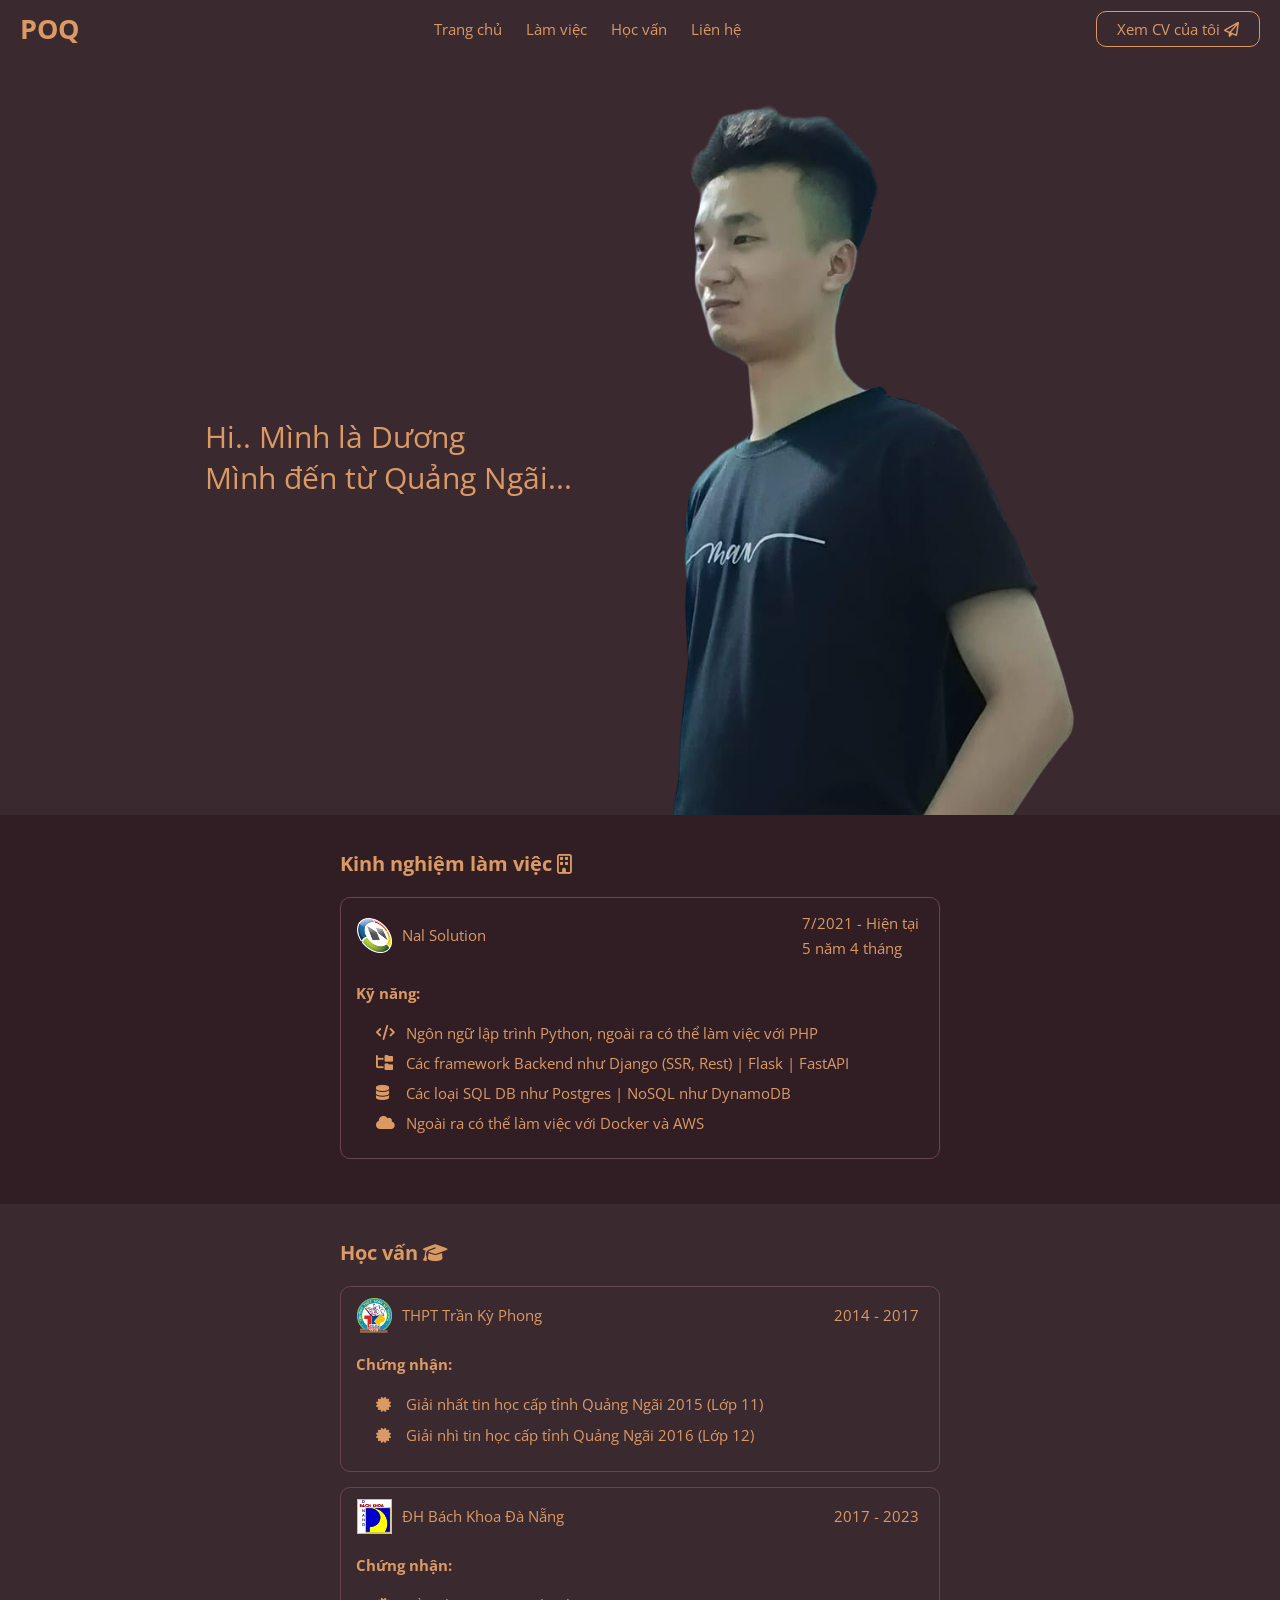
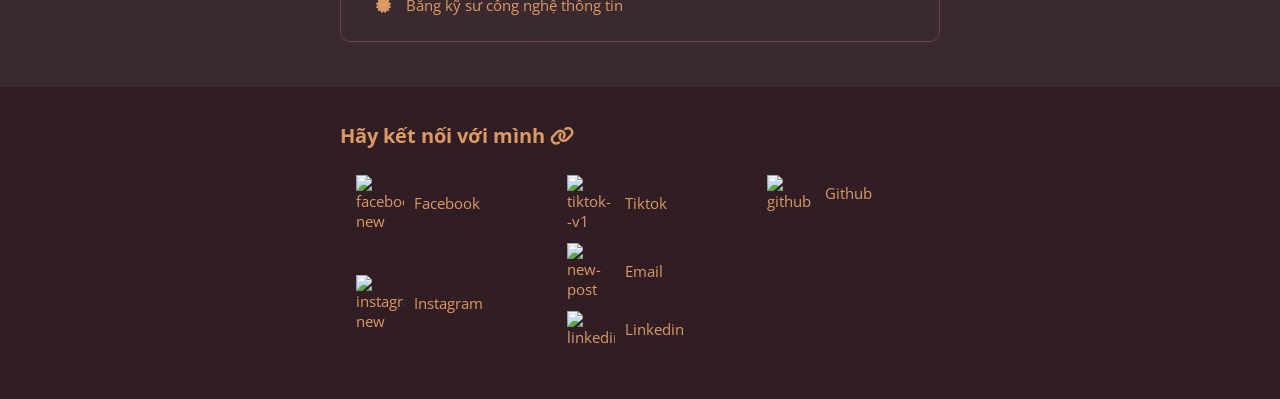
==== index.html @ 0727c61d "Update cover title" ====
<!DOCTYPE html>
<html lang="en">
  <head>
    <meta charset="UTF-8" />
    <meta name="viewport" content="width=device-width, initial-scale=1, maximum-scale=1, user-scalable=no" />

    <title>Pham Qui Duong</title>

    <link rel="preconnect" href="https://fonts.googleapis.com" />
    <link rel="preconnect" href="https://fonts.gstatic.com" crossorigin />
    <link
      href="https://fonts.googleapis.com/css2?family=Open+Sans:ital,wght@0,300..800;1,300..800&display=swap"
      rel="stylesheet"
    />

    <link rel="stylesheet" href="https://cdnjs.cloudflare.com/ajax/libs/font-awesome/6.6.0/css/all.min.css" />

    <link rel="stylesheet" href="assets/css/keyframe.css" />
    <link rel="stylesheet" href="assets/css/modal.css" />
    <link rel="stylesheet" href="assets/css/style.css" />

    <link rel="icon" type="image/x-icon" href="assets/img/icon.png" />
  </head>
  <body>
    <nav id="navbar">
      <div class="navbar-brand">POQ</div>
      <div class="navbar-link">
        <a href="#home">Trang chủ</a>
        <a href="#working">Làm việc</a>
        <a href="#education">Học vấn</a>
        <a href="#contract">Liên hệ</a>
      </div>
      <div>
        <a
          class="navbar-cv-btn"
          target="_blank"
          href="https://www.topcv.vn/xem-cv/AgEODF9ZVgcKVVcEUVEFUgcOUgBSUlwHUQVSWA3bf5"
        >
          Xem CV của tôi <i class="fa-regular fa-paper-plane"></i>
        </a>
      </div>
    </nav>

    <div id="home">
      <div class="home-title">
        <div>Hi.. Mình là Dương</div>
        <div>Mình đến từ <a target="_blank" href="https://quangngai.gov.vn/">Quảng Ngãi</a>...</div>
      </div>
      <div class="home-avatar">
        <img src="assets/img/PQD-transparent.png" />
      </div>
    </div>

    <div id="working">
      <div>
        <h3 class="working-title">Kinh nghiệm làm việc <i class="fa-regular fa-building"></i></h3>
        <div class="working-company">
          <div class="working-company-title">
            <div class="working-link">
              <a href="https://nals.vn/" class="working-link-item" target="_blank">
                <img src="assets/img/nals-white.png" />
                Nal Solution
              </a>
            </div>
            <div>
              <p>7/2021 - Hiện tại</p>
              <p id="working-time-nal-solution"></p>
            </div>
          </div>
          <div class="working-company-skill">
            <h4>Kỹ năng:</h4>
            <ul>
              <li>
                <i class="fa-solid fa-code"></i>
                <span>Ngôn ngữ lập trình Python, ngoài ra có thể làm việc với PHP</span>
              </li>
              <li>
                <i class="fa-solid fa-folder-tree"></i>
                <span>Các framework Backend như Django (SSR, Rest) | Flask | FastAPI</span>
              </li>
              <li>
                <i class="fa-solid fa-database"></i> <span>Các loại SQL DB như Postgres | NoSQL như DynamoDB</span>
              </li>
              <li><i class="fa-solid fa-cloud"></i> <span>Ngoài ra có thể làm việc với Docker và AWS</span></li>
            </ul>
          </div>
        </div>
      </div>
    </div>

    <div id="education">
      <div>
        <h3 class="education-title">Học vấn <i class="fa-solid fa-graduation-cap"></i></h3>
        <div class="education-school">
          <div class="education-school-title">
            <div class="education-link">
              <a href="https://www.tkp.edu.vn/" class="education-link-item" target="_blank">
                <img src="assets/img/tkp-logo.png" />
                THPT Trần Kỳ Phong
              </a>
            </div>
            <div>
              <p>2014 - 2017</p>
            </div>
          </div>
          <div class="education-school-certificate">
            <h4>Chứng nhận:</h4>
            <ul>
              <li>
                <i class="fa-solid fa-certificate"></i>
                <a id="openModalTKPCer1"> Giải nhất tin học cấp tỉnh Quảng Ngãi 2015 (Lớp 11) </a>
              </li>
              <li>
                <i class="fa-solid fa-certificate"></i>
                <a id="openModalTKPCer2"> Giải nhì tin học cấp tỉnh Quảng Ngãi 2016 (Lớp 12) </a>
              </li>
            </ul>
          </div>
        </div>
        <div class="education-school">
          <div class="education-school-title">
            <div class="education-link">
              <a href="https://dut.udn.vn/" class="education-link-item" target="_blank">
                <img src="assets/img/logo-dai-hoc-bach-khoa-da-nang-inkythuatso.svg" />
                ĐH Bách Khoa Đà Nẵng
              </a>
            </div>
            <div>
              <p>2017 - 2023</p>
            </div>
          </div>
          <div class="education-school-certificate">
            <h4>Chứng nhận:</h4>
            <ul>
              <li>
                <i class="fa-solid fa-certificate"></i>
                <a id="openModalDUTCer1"> Bằng kỹ sư công nghệ thông tin </a>
              </li>
            </ul>
          </div>
        </div>
      </div>
    </div>

    <div id="contract">
      <div>
        <h3 class="contract-title">Hãy kết nối với mình <i class="fa-solid fa-link"></i></h3>
        <div class="contract-link">
          <div>
            <a
              class="contract-link-item"
              id="contract-link-facebook"
              href="https://www.facebook.com/PhamQuiDuong"
              target="_blank"
            >
              <img src="https://img.icons8.com/color/48/facebook-new.png" alt="facebook-new" />
              Facebook
            </a>
          </div>
          <div>
            <a class="contract-link-item" href="https://www.instagram.com/phamquiduong_" target="_blank">
              <img src="https://img.icons8.com/fluency/48/instagram-new.png" alt="instagram-new" />
              Instagram
            </a>
          </div>
          <div>
            <a class="contract-link-item" href="https://tiktok.com/@phamquiduong" target="_blank">
              <img src="https://img.icons8.com/color/48/tiktok--v1.png" alt="tiktok--v1" />
              Tiktok
            </a>
          </div>
          <div>
            <a class="contract-link-item" href="mailto:phamquiduong@outlook.com" target="_blank">
              <img src="https://img.icons8.com/color/48/new-post.png" alt="new-post" />
              Email
            </a>
          </div>
          <div>
            <a class="contract-link-item" href="https://www.linkedin.com/in/phamquiduong/" target="_blank">
              <img src="https://img.icons8.com/fluency/48/linkedin.png" alt="linkedin" />
              Linkedin
            </a>
          </div>
          <div>
            <a class="contract-link-item" href="https://github.com/phamquiduong" target="_blank">
              <img src="https://img.icons8.com/fluency/48/github.png" alt="github" />
              Github
            </a>
          </div>
        </div>
      </div>
    </div>

    <!-- Modal -->
    <div id="modal" class="modal">
      <span class="close">&times;</span>
      <img class="modal-content" id="modalImage" src="" alt="Hình ảnh" />
    </div>
  </body>

  <script src="assets/js/index.js"></script>
</html>
---- assets/css/keyframe.css ----
@keyframes fade-up {
  0% {
    opacity: 0;
    transform: translateY(100px);
  }

  60% {
    transform: translateY(-10px);
  }

  90% {
    opacity: 1;
  }
}

@keyframes fade-down {
  0% {
    opacity: 0;
    transform: translateY(-100%);
  }

  70% {
    transform: translateY(8px);
  }

  90% {
    opacity: 1;
  }
}

@keyframes fade-left {
  0% {
    opacity: 0;
    transform: translateX(100px);
  }

  70% {
    transform: translateX(-8px);
  }

  90% {
    opacity: 1;
  }
}
---- assets/css/modal.css ----
.modal {
  display: none;
  position: fixed;
  z-index: 1000;
  left: 0;
  top: 0;
  width: 100%;
  height: 100%;
  background-color: rgba(0, 0, 0, 0.8);
  justify-content: center;
  align-items: center;
}

.modal-content {
  max-width: 90%;
  max-height: 80%;
}

.close {
  position: absolute;
  top: 20px;
  right: 30px;
  color: white;
  font-size: 40px;
  font-weight: bold;
  cursor: pointer;
}
---- assets/css/style.css ----
:root {
  --primary-color: #db9a64;
  --background-color: #311e25;
  --background-color-2: #3b2930;
}

html {
  font-family: 'Open Sans', sans-serif;
  font-size: 15px;
  color: var(--primary-color);
  min-width: 320px;
  background-color: var(--background-color-2);
  scroll-behavior: smooth;
}

body {
  margin: 0;
  padding: 0;
}

a {
  color: var(--primary-color);
  text-decoration: none;
  border-bottom: 1px solid transparent;
  cursor: pointer;
}
a:hover {
  border-bottom: 1px solid var(--primary-color);
}

p {
  margin: 5px;
}

/* Navibar */
#navbar {
  min-width: 320px;
  position: fixed;
  right: 0;
  left: 0;
  z-index: 100;
  padding: 10px 20px;
  display: flex;
  justify-content: space-between;
  align-items: center;
  transition: background 0.2s ease-in-out;
  animation: fade-down 1s ease-in-out;
}
#navbar.scrolled {
  background: black;
}

.navbar-brand {
  font-size: 1.8rem;
  font-weight: 700;
}

.navbar-link > a {
  margin: 0 10px;
}

.navbar-cv-btn {
  padding: 7px 20px;
  border-radius: 10px;
  background-color: transparent;
  border: 1px solid var(--primary-color);
  transition: 0.2s ease-in-out;
}
.navbar-cv-btn:hover {
  background-color: var(--primary-color);
  color: white;
}

/* Main */
#home {
  display: flex;
  align-items: center;
  justify-content: center;
  padding-top: 100px;
  background-image: url('https://149366088.v2.pressablecdn.com/wp-content/uploads/2015/03/suru-desktop-wallpaper-ubuntu-vivid.jpg');
  background-size: cover;
}

.home-title {
  font-size: 2rem;
  margin-left: 30px;
}
.home-title > div {
  animation: fade-up 1.3s ease-in-out;
}
.home-title > div:nth-child(2) {
  animation-delay: 0.15s;
  animation-fill-mode: backwards;
}

.home-avatar {
  display: flex;
  padding-left: 100px;
  margin-right: 30px;
  justify-content: flex-end;
  animation: fade-left 1s ease-in-out;
  position: relative;
  z-index: 99;
}
.home-avatar img {
  max-width: 100%;
  max-height: calc(100vh - 185px);
}

/* Contract */
#contract,
#working,
#education {
  background-color: var(--background-color);
  padding: 30px 0;
  scroll-margin-top: 55px;
}

#contract > div,
#working > div,
#education > div {
  max-width: 600px;
  margin: 0 auto;
}

.contract-title,
.working-title,
.education-title {
  font-size: 1.3rem;
  margin-top: 5px;
  margin-bottom: 20px;
}

.contract-link {
  display: flex;
  flex-wrap: wrap;
  flex-direction: column;
  height: 200px;
}

.contract-link > div {
  flex: 1;
}

.contract-link-item,
.working-link-item,
.education-link-item {
  display: flex;
  align-items: center;
  border: 1px solid transparent;
  padding: 5px 15px;
}

.contract-link-item:hover {
  border: 1px solid var(--primary-color);
}

.contract-link-item > img,
.working-link-item > img,
.education-link-item > img {
  margin-right: 10px;
  width: 48px;
}

/* Working */
.working-company,
.education-school {
  border: 1px solid rgb(104, 67, 80);
  border-radius: 10px;
  padding: 10px 15px;
  margin-bottom: 15px;
}

.working-company-title,
.education-school-title {
  display: flex;
  justify-content: space-between;
  align-items: center;
}

.working-link-item,
.education-link-item {
  padding: 0;
}
.working-link-item:hover,
.education-link-item:hover {
  border-bottom-color: transparent;
}
.working-link-item > img,
.education-link-item > img {
  height: 35px;
  width: 35px;
}

.working-company-skill > ul,
.education-school-certificate > ul {
  list-style: none;
}
.working-company-skill > ul > li,
.education-school-certificate > ul > li {
  margin-bottom: 10px;
  display: flex;
  align-items: center;
  margin-left: -20px;
}
.working-company-skill > ul > li > i,
.education-school-certificate > ul > li > i {
  width: 30px;
}
.working-company-skill > ul > li > span,
.education-school-certificate > ul > li > span {
  text-align: justify;
  flex: 1;
}

/* Education */
#education {
  background-color: var(--background-color-2);
}

/* Responsive */
@media only screen and (max-width: 768px) {
  #home {
    display: block;
  }
  .home-title {
    text-align: center;
    margin-left: 0;
    margin-bottom: 20px;
  }
  .home-avatar {
    margin-right: 0;
    /* animation: none; */
  }
  .navbar-link {
    display: none;
  }
  .contract-title,
  .working-title,
  .education-title {
    margin-left: 10px;
  }
  .working-company,
  .education-school {
    margin: 0 7px 15px;
  }
}

@media only screen and (max-width: 576px) {
  .home-title {
    font-size: 1.5rem;
  }
}
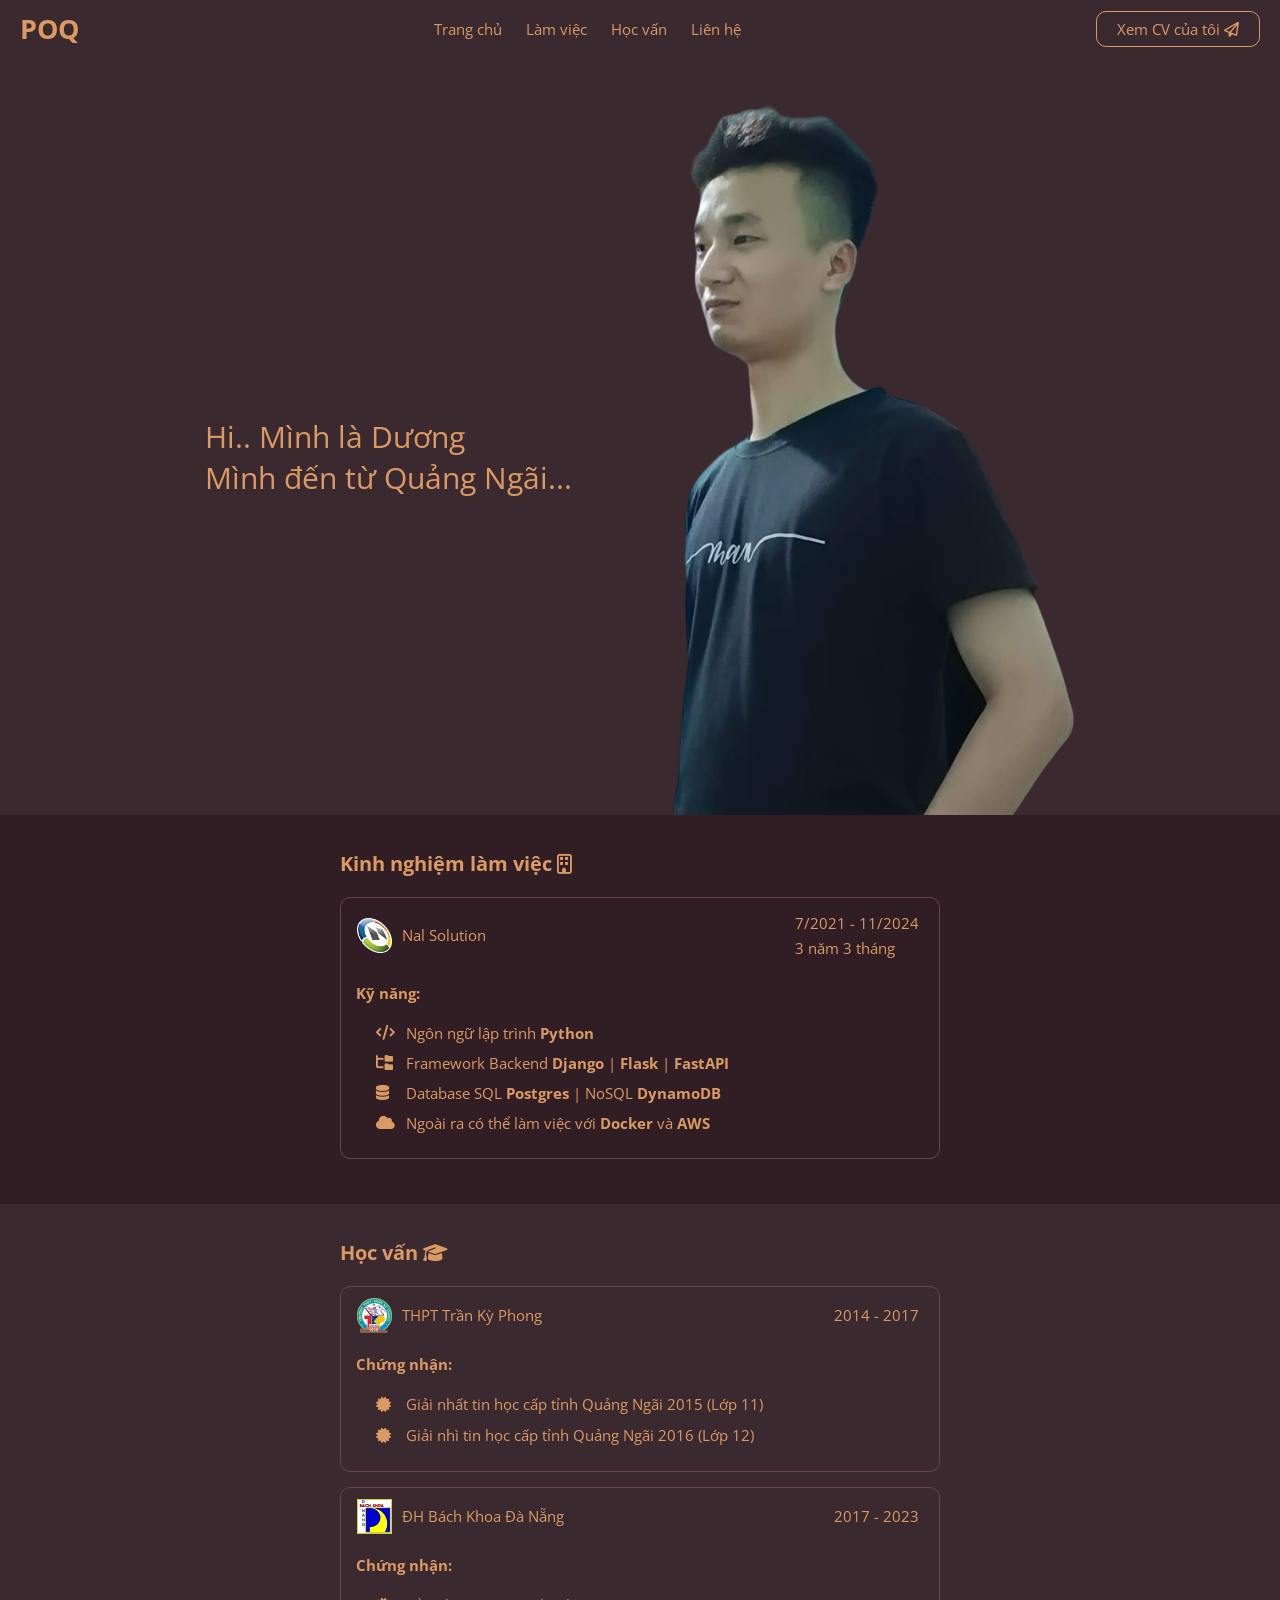
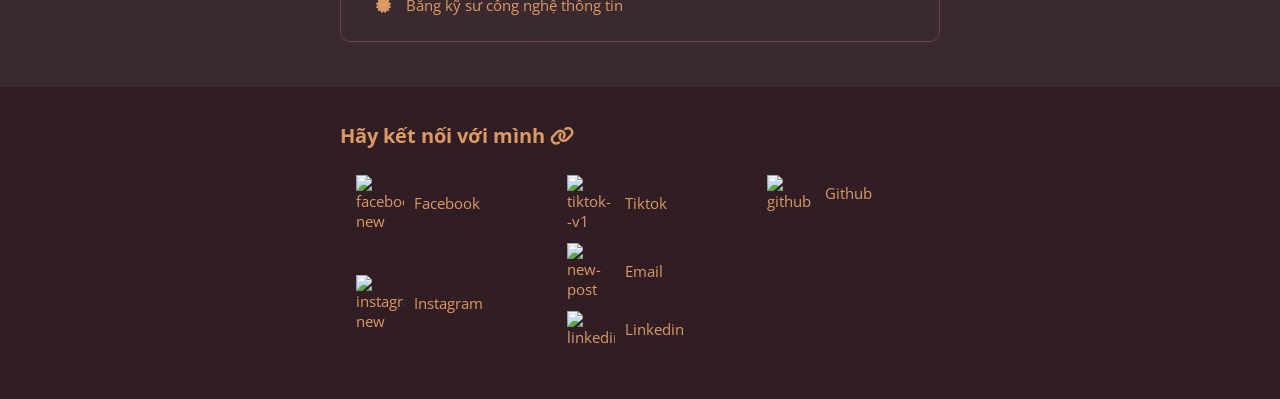
==== commit 7e211241: "Add leave Nal info" ====
--- a/index.html
+++ b/index.html
@@ -63,7 +63,7 @@
               </a>
             </div>
             <div>
-              <p>7/2021 - Hiện tại</p>
+              <p>7/2021 - 11/2024</p>
               <p id="working-time-nal-solution"></p>
             </div>
           </div>
@@ -72,16 +72,18 @@
             <ul>
               <li>
                 <i class="fa-solid fa-code"></i>
-                <span>Ngôn ngữ lập trình Python, ngoài ra có thể làm việc với PHP</span>
+                <span>Ngôn ngữ lập trình <b>Python</b></span>
               </li>
               <li>
                 <i class="fa-solid fa-folder-tree"></i>
-                <span>Các framework Backend như Django (SSR, Rest) | Flask | FastAPI</span>
-              </li>
-              <li>
-                <i class="fa-solid fa-database"></i> <span>Các loại SQL DB như Postgres | NoSQL như DynamoDB</span>
-              </li>
-              <li><i class="fa-solid fa-cloud"></i> <span>Ngoài ra có thể làm việc với Docker và AWS</span></li>
+                <span>Framework Backend <b>Django</b> | <b>Flask</b> | <b>FastAPI</b></span>
+              </li>
+              <li>
+                <i class="fa-solid fa-database"></i> <span>Database SQL <b>Postgres</b> | NoSQL <b>DynamoDB</b></span>
+              </li>
+              <li>
+                <i class="fa-solid fa-cloud"></i> <span>Ngoài ra có thể làm việc với <b>Docker</b> và <b>AWS</b></span>
+              </li>
             </ul>
           </div>
         </div>
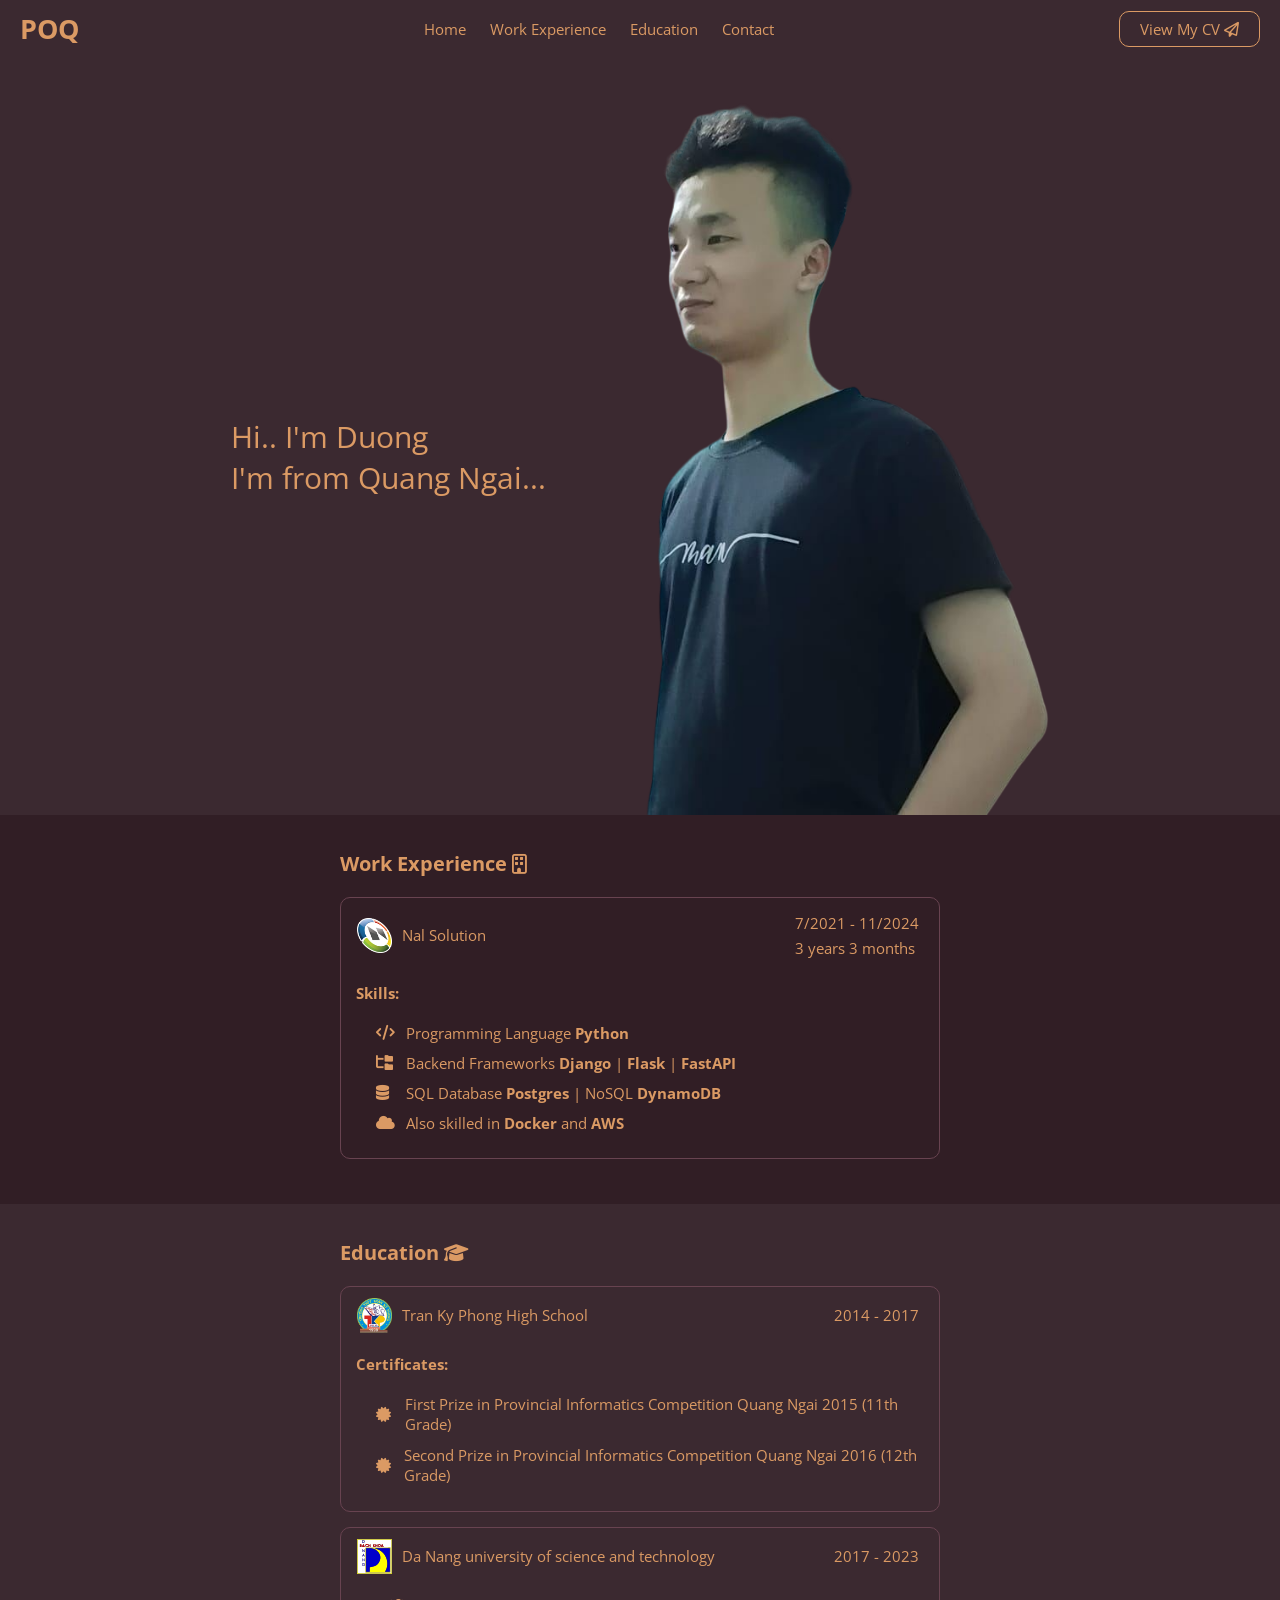
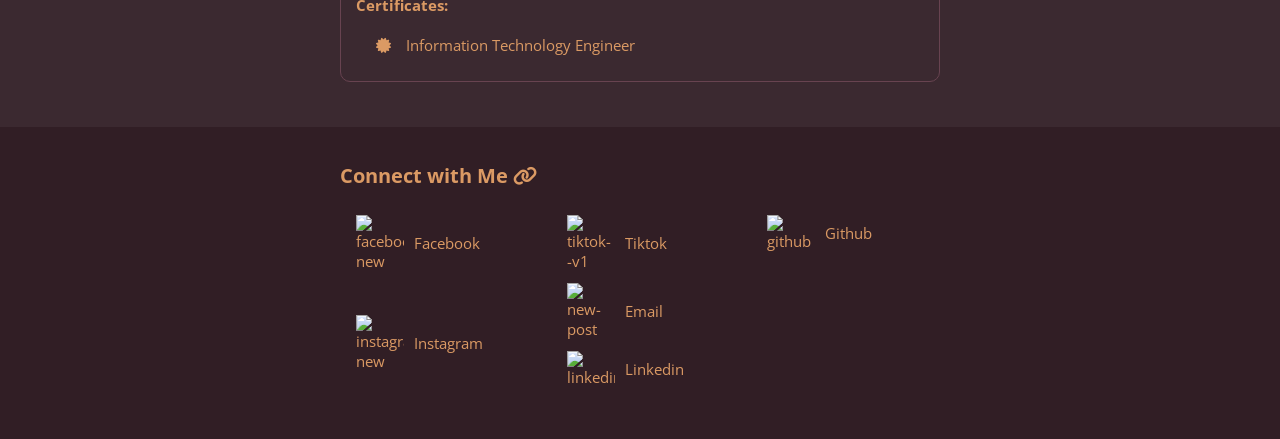
==== commit 5e9a6c07: "Switch language to English" ====
--- a/index.html
+++ b/index.html
@@ -25,26 +25,26 @@
     <nav id="navbar">
       <div class="navbar-brand">POQ</div>
       <div class="navbar-link">
-        <a href="#home">Trang chủ</a>
-        <a href="#working">Làm việc</a>
-        <a href="#education">Học vấn</a>
-        <a href="#contract">Liên hệ</a>
+        <a href="#home">Home</a>
+        <a href="#working">Work Experience</a>
+        <a href="#education">Education</a>
+        <a href="#contract">Contact</a>
       </div>
       <div>
         <a
           class="navbar-cv-btn"
           target="_blank"
-          href="https://www.topcv.vn/xem-cv/AgEODF9ZVgcKVVcEUVEFUgcOUgBSUlwHUQVSWA3bf5"
+          href="https://www.topcv.vn/xem-cv/VlECAVUDUABRVQBdVVNVAgwGVlMNW1AGUgBSWge61d"
         >
-          Xem CV của tôi <i class="fa-regular fa-paper-plane"></i>
+          View My CV <i class="fa-regular fa-paper-plane"></i>
         </a>
       </div>
     </nav>
 
     <div id="home">
       <div class="home-title">
-        <div>Hi.. Mình là Dương</div>
-        <div>Mình đến từ <a target="_blank" href="https://quangngai.gov.vn/">Quảng Ngãi</a>...</div>
+        <div>Hi.. I'm Duong</div>
+        <div>I'm from <a target="_blank" href="https://quangngai.gov.vn/">Quang Ngai</a>...</div>
       </div>
       <div class="home-avatar">
         <img src="assets/img/PQD-transparent.png" />
@@ -53,7 +53,7 @@
 
     <div id="working">
       <div>
-        <h3 class="working-title">Kinh nghiệm làm việc <i class="fa-regular fa-building"></i></h3>
+        <h3 class="working-title">Work Experience <i class="fa-regular fa-building"></i></h3>
         <div class="working-company">
           <div class="working-company-title">
             <div class="working-link">
@@ -68,21 +68,21 @@
             </div>
           </div>
           <div class="working-company-skill">
-            <h4>Kỹ năng:</h4>
+            <h4>Skills:</h4>
             <ul>
               <li>
                 <i class="fa-solid fa-code"></i>
-                <span>Ngôn ngữ lập trình <b>Python</b></span>
+                <span>Programming Language <b>Python</b></span>
               </li>
               <li>
                 <i class="fa-solid fa-folder-tree"></i>
-                <span>Framework Backend <b>Django</b> | <b>Flask</b> | <b>FastAPI</b></span>
-              </li>
-              <li>
-                <i class="fa-solid fa-database"></i> <span>Database SQL <b>Postgres</b> | NoSQL <b>DynamoDB</b></span>
-              </li>
-              <li>
-                <i class="fa-solid fa-cloud"></i> <span>Ngoài ra có thể làm việc với <b>Docker</b> và <b>AWS</b></span>
+                <span>Backend Frameworks <b>Django</b> | <b>Flask</b> | <b>FastAPI</b></span>
+              </li>
+              <li>
+                <i class="fa-solid fa-database"></i> <span>SQL Database <b>Postgres</b> | NoSQL <b>DynamoDB</b></span>
+              </li>
+              <li>
+                <i class="fa-solid fa-cloud"></i> <span>Also skilled in <b>Docker</b> and <b>AWS</b></span>
               </li>
             </ul>
           </div>
@@ -92,13 +92,13 @@
 
     <div id="education">
       <div>
-        <h3 class="education-title">Học vấn <i class="fa-solid fa-graduation-cap"></i></h3>
+        <h3 class="education-title">Education <i class="fa-solid fa-graduation-cap"></i></h3>
         <div class="education-school">
           <div class="education-school-title">
             <div class="education-link">
               <a href="https://www.tkp.edu.vn/" class="education-link-item" target="_blank">
                 <img src="assets/img/tkp-logo.png" />
-                THPT Trần Kỳ Phong
+                Tran Ky Phong High School
               </a>
             </div>
             <div>
@@ -106,15 +106,19 @@
             </div>
           </div>
           <div class="education-school-certificate">
-            <h4>Chứng nhận:</h4>
+            <h4>Certificates:</h4>
             <ul>
               <li>
                 <i class="fa-solid fa-certificate"></i>
-                <a id="openModalTKPCer1"> Giải nhất tin học cấp tỉnh Quảng Ngãi 2015 (Lớp 11) </a>
+                <a id="openModalTKPCer1">
+                  First Prize in Provincial Informatics Competition Quang Ngai 2015 (11th Grade)
+                </a>
               </li>
               <li>
                 <i class="fa-solid fa-certificate"></i>
-                <a id="openModalTKPCer2"> Giải nhì tin học cấp tỉnh Quảng Ngãi 2016 (Lớp 12) </a>
+                <a id="openModalTKPCer2">
+                  Second Prize in Provincial Informatics Competition Quang Ngai 2016 (12th Grade)
+                </a>
               </li>
             </ul>
           </div>
@@ -124,7 +128,7 @@
             <div class="education-link">
               <a href="https://dut.udn.vn/" class="education-link-item" target="_blank">
                 <img src="assets/img/logo-dai-hoc-bach-khoa-da-nang-inkythuatso.svg" />
-                ĐH Bách Khoa Đà Nẵng
+                Da Nang university of science and technology
               </a>
             </div>
             <div>
@@ -132,11 +136,11 @@
             </div>
           </div>
           <div class="education-school-certificate">
-            <h4>Chứng nhận:</h4>
+            <h4>Certificates:</h4>
             <ul>
               <li>
                 <i class="fa-solid fa-certificate"></i>
-                <a id="openModalDUTCer1"> Bằng kỹ sư công nghệ thông tin </a>
+                <a id="openModalDUTCer1"> Information Technology Engineer </a>
               </li>
             </ul>
           </div>
@@ -146,7 +150,7 @@
 
     <div id="contract">
       <div>
-        <h3 class="contract-title">Hãy kết nối với mình <i class="fa-solid fa-link"></i></h3>
+        <h3 class="contract-title">Connect with Me <i class="fa-solid fa-link"></i></h3>
         <div class="contract-link">
           <div>
             <a
@@ -196,7 +200,7 @@
     <!-- Modal -->
     <div id="modal" class="modal">
       <span class="close">&times;</span>
-      <img class="modal-content" id="modalImage" src="" alt="Hình ảnh" />
+      <img class="modal-content" id="modalImage" src="" alt="Image" />
     </div>
   </body>
 
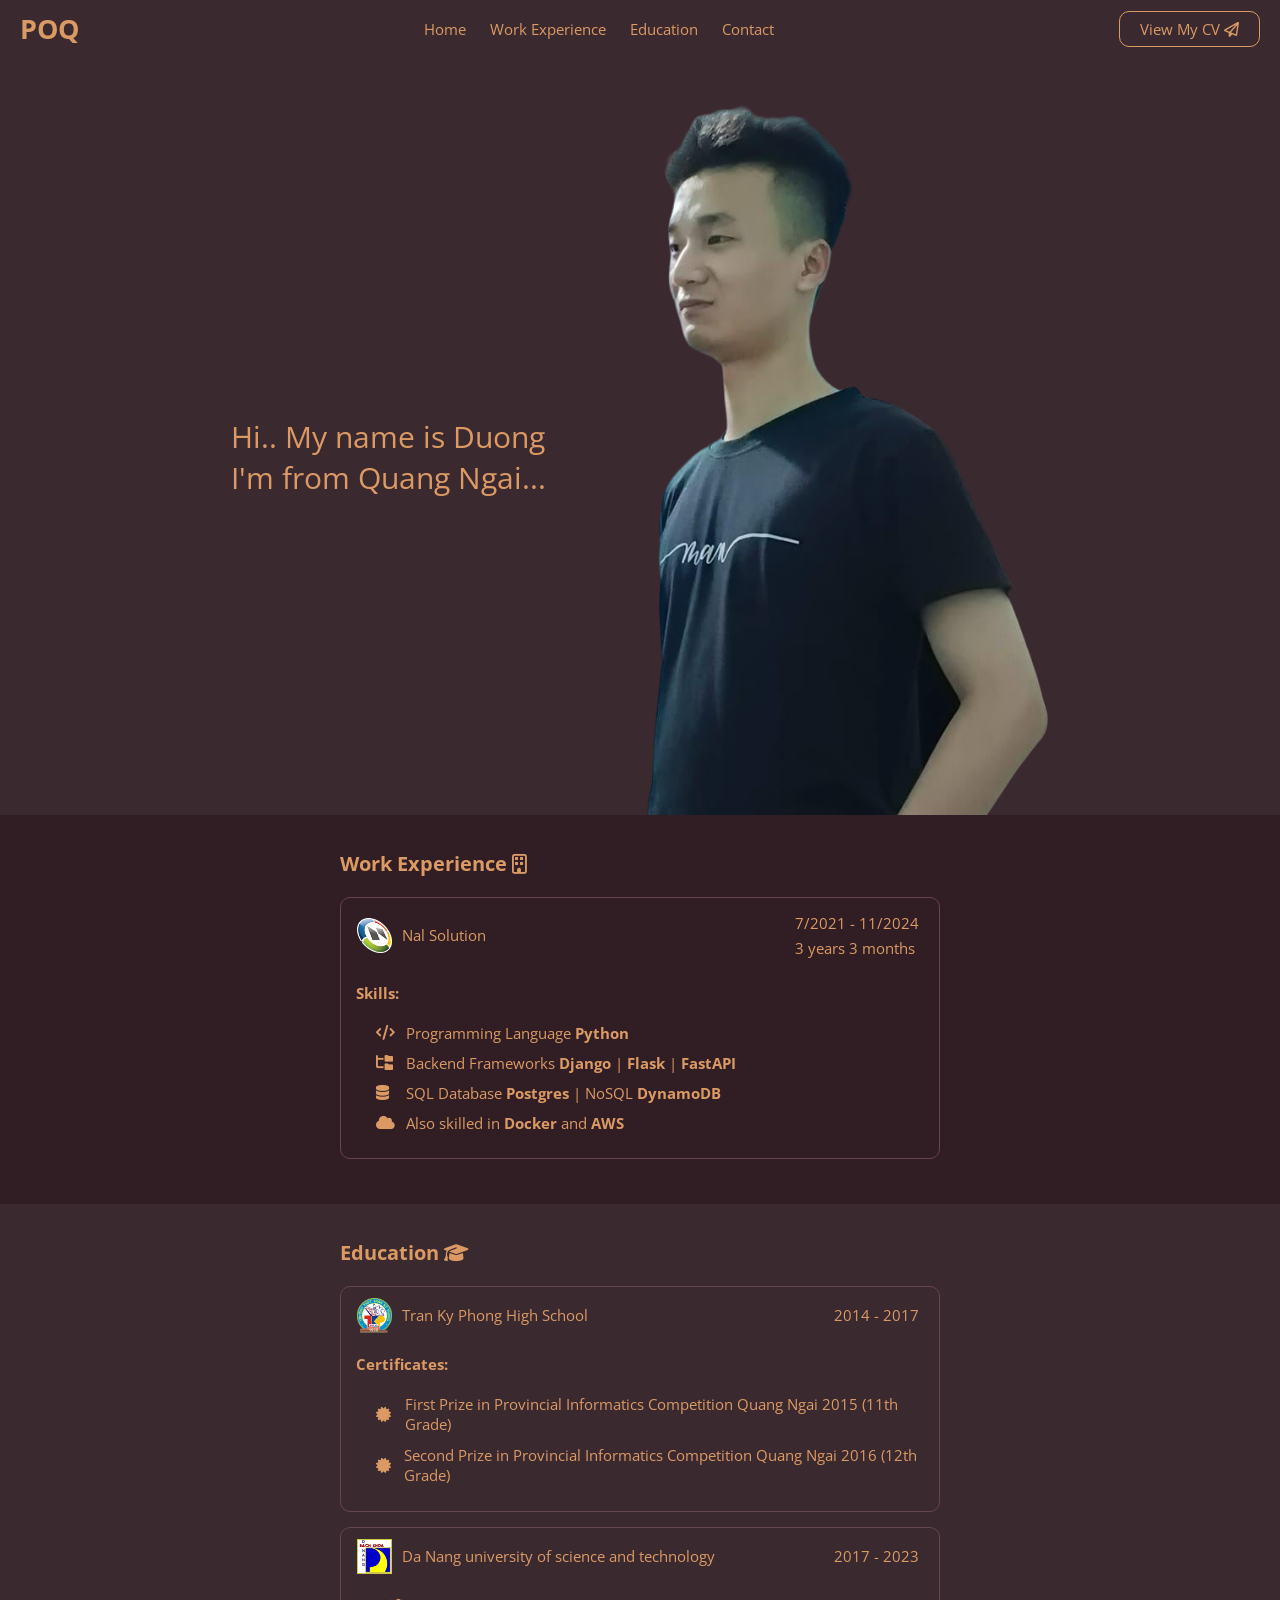
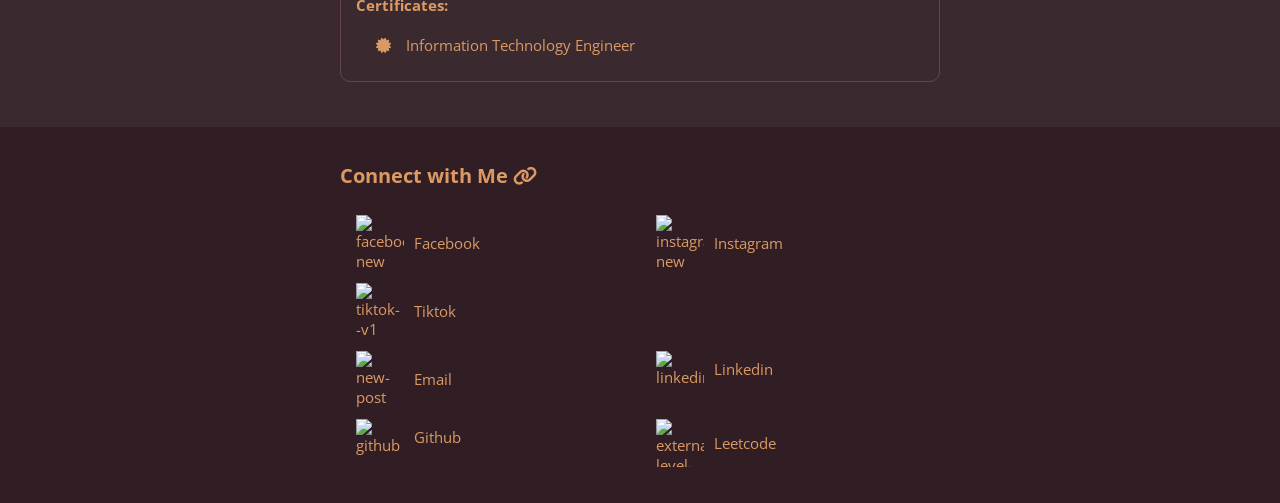
==== commit 618a5020: "Add link and update contract display" ====
--- a/index.html
+++ b/index.html
@@ -43,7 +43,7 @@
 
     <div id="home">
       <div class="home-title">
-        <div>Hi.. I'm Duong</div>
+        <div>Hi.. My name is Duong</div>
         <div>I'm from <a target="_blank" href="https://quangngai.gov.vn/">Quang Ngai</a>...</div>
       </div>
       <div class="home-avatar">
@@ -175,6 +175,7 @@
               Tiktok
             </a>
           </div>
+          <div></div>
           <div>
             <a class="contract-link-item" href="mailto:phamquiduong@outlook.com" target="_blank">
               <img src="https://img.icons8.com/color/48/new-post.png" alt="new-post" />
@@ -191,6 +192,17 @@
             <a class="contract-link-item" href="https://github.com/phamquiduong" target="_blank">
               <img src="https://img.icons8.com/fluency/48/github.png" alt="github" />
               Github
+            </a>
+          </div>
+          <div>
+            <a class="contract-link-item" href="https://leetcode.com/u/phamquiduong/" target="_blank">
+              <img
+                width="48"
+                height="48"
+                src="https://img.icons8.com/external-tal-revivo-color-tal-revivo/48/external-level-up-your-coding-skills-and-quickly-land-a-job-logo-color-tal-revivo.png"
+                alt="external-level-up-your-coding-skills-and-quickly-land-a-job-logo-color-tal-revivo"
+              />
+              Leetcode
             </a>
           </div>
         </div>
--- a/assets/css/style.css
+++ b/assets/css/style.css
@@ -134,12 +134,10 @@
 .contract-link {
   display: flex;
   flex-wrap: wrap;
-  flex-direction: column;
-  height: 200px;
 }
 
 .contract-link > div {
-  flex: 1;
+  width: 50%;
 }
 
 .contract-link-item,
@@ -230,7 +228,6 @@
   }
   .home-avatar {
     margin-right: 0;
-    /* animation: none; */
   }
   .navbar-link {
     display: none;
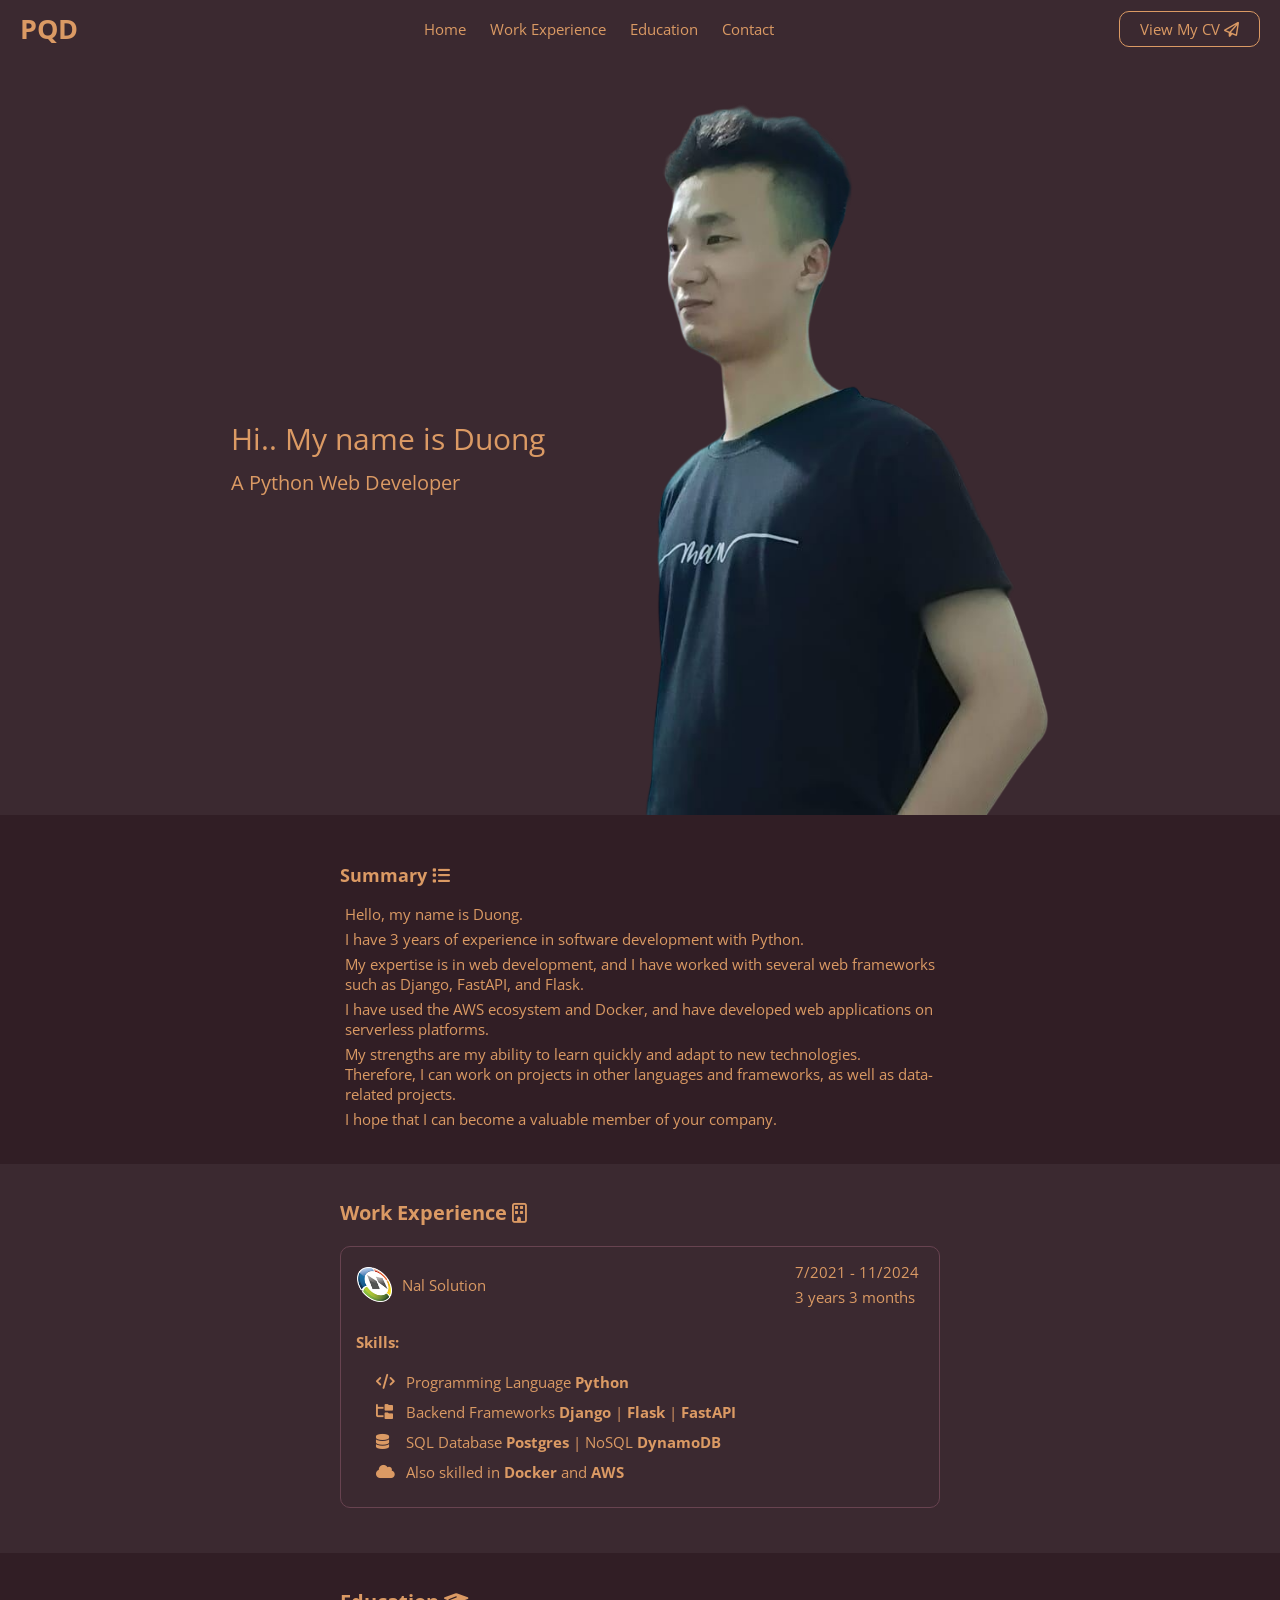
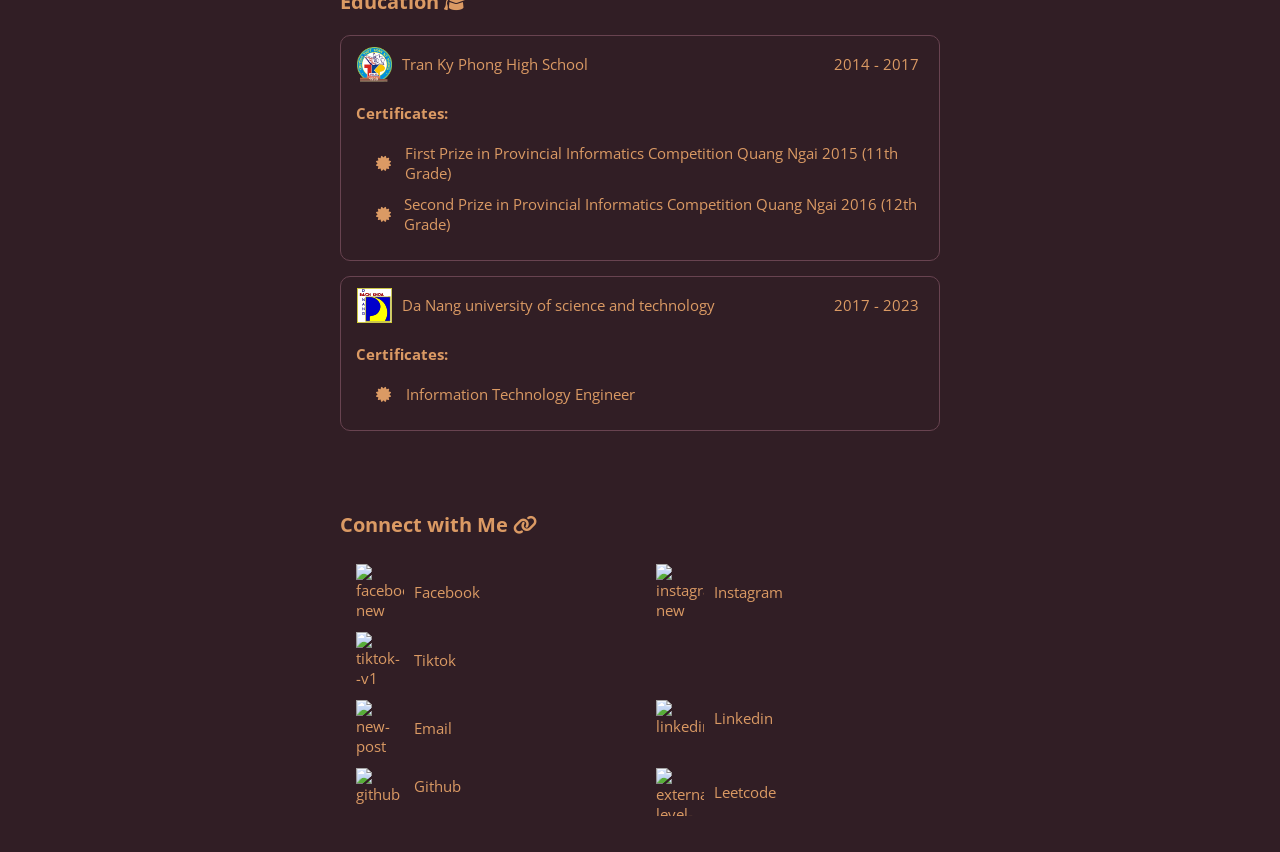
==== commit 4b535532: "Add summary section" ====
--- a/index.html
+++ b/index.html
@@ -1,220 +1,221 @@
 <!DOCTYPE html>
 <html lang="en">
-  <head>
-    <meta charset="UTF-8" />
-    <meta name="viewport" content="width=device-width, initial-scale=1, maximum-scale=1, user-scalable=no" />
-
-    <title>Pham Qui Duong</title>
-
-    <link rel="preconnect" href="https://fonts.googleapis.com" />
-    <link rel="preconnect" href="https://fonts.gstatic.com" crossorigin />
-    <link
-      href="https://fonts.googleapis.com/css2?family=Open+Sans:ital,wght@0,300..800;1,300..800&display=swap"
-      rel="stylesheet"
-    />
-
-    <link rel="stylesheet" href="https://cdnjs.cloudflare.com/ajax/libs/font-awesome/6.6.0/css/all.min.css" />
-
-    <link rel="stylesheet" href="assets/css/keyframe.css" />
-    <link rel="stylesheet" href="assets/css/modal.css" />
-    <link rel="stylesheet" href="assets/css/style.css" />
-
-    <link rel="icon" type="image/x-icon" href="assets/img/icon.png" />
-  </head>
-  <body>
-    <nav id="navbar">
-      <div class="navbar-brand">POQ</div>
-      <div class="navbar-link">
-        <a href="#home">Home</a>
-        <a href="#working">Work Experience</a>
-        <a href="#education">Education</a>
-        <a href="#contract">Contact</a>
-      </div>
-      <div>
-        <a
-          class="navbar-cv-btn"
-          target="_blank"
-          href="https://www.topcv.vn/xem-cv/VlECAVUDUABRVQBdVVNVAgwGVlMNW1AGUgBSWge61d"
-        >
-          View My CV <i class="fa-regular fa-paper-plane"></i>
-        </a>
-      </div>
-    </nav>
-
-    <div id="home">
-      <div class="home-title">
-        <div>Hi.. My name is Duong</div>
-        <div>I'm from <a target="_blank" href="https://quangngai.gov.vn/">Quang Ngai</a>...</div>
-      </div>
-      <div class="home-avatar">
-        <img src="assets/img/PQD-transparent.png" />
-      </div>
-    </div>
-
-    <div id="working">
-      <div>
-        <h3 class="working-title">Work Experience <i class="fa-regular fa-building"></i></h3>
-        <div class="working-company">
-          <div class="working-company-title">
-            <div class="working-link">
-              <a href="https://nals.vn/" class="working-link-item" target="_blank">
-                <img src="assets/img/nals-white.png" />
-                Nal Solution
+
+<head>
+  <meta charset="UTF-8" />
+  <meta name="viewport" content="width=device-width, initial-scale=1, maximum-scale=1, user-scalable=no" />
+  <title>Pham Qui Duong</title>
+  <link rel="preconnect" href="https://fonts.googleapis.com" />
+  <link rel="preconnect" href="https://fonts.gstatic.com" crossorigin />
+  <link href="https://fonts.googleapis.com/css2?family=Open+Sans:ital,wght@0,300..800;1,300..800&display=swap"
+    rel="stylesheet" />
+  <link rel="stylesheet" href="https://cdnjs.cloudflare.com/ajax/libs/font-awesome/6.6.0/css/all.min.css" />
+  <link rel="stylesheet" href="assets/css/keyframe.css" />
+  <link rel="stylesheet" href="assets/css/modal.css" />
+  <link rel="stylesheet" href="assets/css/style.css" />
+  <link rel="icon" type="image/x-icon" href="assets/img/icon.png" />
+</head>
+
+<body>
+  <nav id="navbar">
+    <div class="navbar-brand">PQD</div>
+    <div class="navbar-link">
+      <a href="#home">Home</a>
+      <a href="#working">Work Experience</a>
+      <a href="#education">Education</a>
+      <a href="#contract">Contact</a>
+    </div>
+    <div>
+      <a class="navbar-cv-btn" target="_blank"
+        href="https://www.topcv.vn/xem-cv/VlECAVUDUABRVQBdVVNVAgwGVlMNW1AGUgBSWge61d">
+        View My CV <i class="fa-regular fa-paper-plane"></i>
+      </a>
+    </div>
+  </nav>
+
+  <div id="home">
+    <div class="home-title">
+      <div>Hi.. My name is Duong</div>
+      <div>A Python Web Developer</div>
+    </div>
+    <div class="home-avatar">
+      <img src="assets/img/PQD-transparent.png" />
+    </div>
+  </div>
+
+  <div id="summary">
+    <div>
+      <h3 class="summary-title">Summary <i class="fa-solid fa-list"></i></h3>
+      <p>Hello, my name is Duong.</p>
+      <p>I have 3 years of experience in software development with Python.</p>
+      <p>My expertise is in web development, and I have worked with several web frameworks such as Django, FastAPI, and
+        Flask.</p>
+      <p>I have used the AWS ecosystem and Docker, and have developed web applications on serverless platforms.</p>
+      <p>My strengths are my ability to learn quickly and adapt to new technologies. Therefore, I can work on projects
+        in
+        other languages and frameworks, as well as data-related projects.</p>
+      <p>I hope that I can become a valuable member of your company.</p>
+    </div>
+  </div>
+
+  <div id="working">
+    <div>
+      <h3 class="working-title">Work Experience <i class="fa-regular fa-building"></i></h3>
+      <div class="working-company">
+        <div class="working-company-title">
+          <div class="working-link">
+            <a href="https://nals.vn/" class="working-link-item" target="_blank">
+              <img src="assets/img/nals-white.png" />
+              Nal Solution
+            </a>
+          </div>
+          <div>
+            <p>7/2021 - 11/2024</p>
+            <p id="working-time-nal-solution"></p>
+          </div>
+        </div>
+        <div class="working-company-skill">
+          <h4>Skills:</h4>
+          <ul>
+            <li>
+              <i class="fa-solid fa-code"></i>
+              <span>Programming Language <b>Python</b></span>
+            </li>
+            <li>
+              <i class="fa-solid fa-folder-tree"></i>
+              <span>Backend Frameworks <b>Django</b> | <b>Flask</b> | <b>FastAPI</b></span>
+            </li>
+            <li>
+              <i class="fa-solid fa-database"></i> <span>SQL Database <b>Postgres</b> | NoSQL <b>DynamoDB</b></span>
+            </li>
+            <li>
+              <i class="fa-solid fa-cloud"></i> <span>Also skilled in <b>Docker</b> and <b>AWS</b></span>
+            </li>
+          </ul>
+        </div>
+      </div>
+    </div>
+  </div>
+
+  <div id="education">
+    <div>
+      <h3 class="education-title">Education <i class="fa-solid fa-graduation-cap"></i></h3>
+      <div class="education-school">
+        <div class="education-school-title">
+          <div class="education-link">
+            <a href="https://www.tkp.edu.vn/" class="education-link-item" target="_blank">
+              <img src="assets/img/tkp-logo.png" />
+              Tran Ky Phong High School
+            </a>
+          </div>
+          <div>
+            <p>2014 - 2017</p>
+          </div>
+        </div>
+        <div class="education-school-certificate">
+          <h4>Certificates:</h4>
+          <ul>
+            <li>
+              <i class="fa-solid fa-certificate"></i>
+              <a id="openModalTKPCer1">
+                First Prize in Provincial Informatics Competition Quang Ngai 2015 (11th Grade)
               </a>
-            </div>
-            <div>
-              <p>7/2021 - 11/2024</p>
-              <p id="working-time-nal-solution"></p>
-            </div>
-          </div>
-          <div class="working-company-skill">
-            <h4>Skills:</h4>
-            <ul>
-              <li>
-                <i class="fa-solid fa-code"></i>
-                <span>Programming Language <b>Python</b></span>
-              </li>
-              <li>
-                <i class="fa-solid fa-folder-tree"></i>
-                <span>Backend Frameworks <b>Django</b> | <b>Flask</b> | <b>FastAPI</b></span>
-              </li>
-              <li>
-                <i class="fa-solid fa-database"></i> <span>SQL Database <b>Postgres</b> | NoSQL <b>DynamoDB</b></span>
-              </li>
-              <li>
-                <i class="fa-solid fa-cloud"></i> <span>Also skilled in <b>Docker</b> and <b>AWS</b></span>
-              </li>
-            </ul>
-          </div>
-        </div>
-      </div>
-    </div>
-
-    <div id="education">
-      <div>
-        <h3 class="education-title">Education <i class="fa-solid fa-graduation-cap"></i></h3>
-        <div class="education-school">
-          <div class="education-school-title">
-            <div class="education-link">
-              <a href="https://www.tkp.edu.vn/" class="education-link-item" target="_blank">
-                <img src="assets/img/tkp-logo.png" />
-                Tran Ky Phong High School
+            </li>
+            <li>
+              <i class="fa-solid fa-certificate"></i>
+              <a id="openModalTKPCer2">
+                Second Prize in Provincial Informatics Competition Quang Ngai 2016 (12th Grade)
               </a>
-            </div>
-            <div>
-              <p>2014 - 2017</p>
-            </div>
-          </div>
-          <div class="education-school-certificate">
-            <h4>Certificates:</h4>
-            <ul>
-              <li>
-                <i class="fa-solid fa-certificate"></i>
-                <a id="openModalTKPCer1">
-                  First Prize in Provincial Informatics Competition Quang Ngai 2015 (11th Grade)
-                </a>
-              </li>
-              <li>
-                <i class="fa-solid fa-certificate"></i>
-                <a id="openModalTKPCer2">
-                  Second Prize in Provincial Informatics Competition Quang Ngai 2016 (12th Grade)
-                </a>
-              </li>
-            </ul>
-          </div>
-        </div>
-        <div class="education-school">
-          <div class="education-school-title">
-            <div class="education-link">
-              <a href="https://dut.udn.vn/" class="education-link-item" target="_blank">
-                <img src="assets/img/logo-dai-hoc-bach-khoa-da-nang-inkythuatso.svg" />
-                Da Nang university of science and technology
-              </a>
-            </div>
-            <div>
-              <p>2017 - 2023</p>
-            </div>
-          </div>
-          <div class="education-school-certificate">
-            <h4>Certificates:</h4>
-            <ul>
-              <li>
-                <i class="fa-solid fa-certificate"></i>
-                <a id="openModalDUTCer1"> Information Technology Engineer </a>
-              </li>
-            </ul>
-          </div>
-        </div>
-      </div>
-    </div>
-
-    <div id="contract">
-      <div>
-        <h3 class="contract-title">Connect with Me <i class="fa-solid fa-link"></i></h3>
-        <div class="contract-link">
+            </li>
+          </ul>
+        </div>
+      </div>
+      <div class="education-school">
+        <div class="education-school-title">
+          <div class="education-link">
+            <a href="https://dut.udn.vn/" class="education-link-item" target="_blank">
+              <img src="assets/img/logo-dai-hoc-bach-khoa-da-nang-inkythuatso.svg" />
+              Da Nang university of science and technology
+            </a>
+          </div>
           <div>
-            <a
-              class="contract-link-item"
-              id="contract-link-facebook"
-              href="https://www.facebook.com/PhamQuiDuong"
-              target="_blank"
-            >
-              <img src="https://img.icons8.com/color/48/facebook-new.png" alt="facebook-new" />
-              Facebook
-            </a>
-          </div>
-          <div>
-            <a class="contract-link-item" href="https://www.instagram.com/phamquiduong_" target="_blank">
-              <img src="https://img.icons8.com/fluency/48/instagram-new.png" alt="instagram-new" />
-              Instagram
-            </a>
-          </div>
-          <div>
-            <a class="contract-link-item" href="https://tiktok.com/@phamquiduong" target="_blank">
-              <img src="https://img.icons8.com/color/48/tiktok--v1.png" alt="tiktok--v1" />
-              Tiktok
-            </a>
-          </div>
-          <div></div>
-          <div>
-            <a class="contract-link-item" href="mailto:phamquiduong@outlook.com" target="_blank">
-              <img src="https://img.icons8.com/color/48/new-post.png" alt="new-post" />
-              Email
-            </a>
-          </div>
-          <div>
-            <a class="contract-link-item" href="https://www.linkedin.com/in/phamquiduong/" target="_blank">
-              <img src="https://img.icons8.com/fluency/48/linkedin.png" alt="linkedin" />
-              Linkedin
-            </a>
-          </div>
-          <div>
-            <a class="contract-link-item" href="https://github.com/phamquiduong" target="_blank">
-              <img src="https://img.icons8.com/fluency/48/github.png" alt="github" />
-              Github
-            </a>
-          </div>
-          <div>
-            <a class="contract-link-item" href="https://leetcode.com/u/phamquiduong/" target="_blank">
-              <img
-                width="48"
-                height="48"
-                src="https://img.icons8.com/external-tal-revivo-color-tal-revivo/48/external-level-up-your-coding-skills-and-quickly-land-a-job-logo-color-tal-revivo.png"
-                alt="external-level-up-your-coding-skills-and-quickly-land-a-job-logo-color-tal-revivo"
-              />
-              Leetcode
-            </a>
-          </div>
-        </div>
-      </div>
-    </div>
-
-    <!-- Modal -->
-    <div id="modal" class="modal">
-      <span class="close">&times;</span>
-      <img class="modal-content" id="modalImage" src="" alt="Image" />
-    </div>
-  </body>
-
-  <script src="assets/js/index.js"></script>
+            <p>2017 - 2023</p>
+          </div>
+        </div>
+        <div class="education-school-certificate">
+          <h4>Certificates:</h4>
+          <ul>
+            <li>
+              <i class="fa-solid fa-certificate"></i>
+              <a id="openModalDUTCer1"> Information Technology Engineer </a>
+            </li>
+          </ul>
+        </div>
+      </div>
+    </div>
+  </div>
+
+  <div id="contract">
+    <div>
+      <h3 class="contract-title">Connect with Me <i class="fa-solid fa-link"></i></h3>
+      <div class="contract-link">
+        <div>
+          <a class="contract-link-item" id="contract-link-facebook" href="https://www.facebook.com/PhamQuiDuong"
+            target="_blank">
+            <img src="https://img.icons8.com/color/48/facebook-new.png" alt="facebook-new" />
+            Facebook
+          </a>
+        </div>
+        <div>
+          <a class="contract-link-item" href="https://www.instagram.com/phamquiduong_" target="_blank">
+            <img src="https://img.icons8.com/fluency/48/instagram-new.png" alt="instagram-new" />
+            Instagram
+          </a>
+        </div>
+        <div>
+          <a class="contract-link-item" href="https://tiktok.com/@phamquiduong" target="_blank">
+            <img src="https://img.icons8.com/color/48/tiktok--v1.png" alt="tiktok--v1" />
+            Tiktok
+          </a>
+        </div>
+        <div></div>
+        <div>
+          <a class="contract-link-item" href="mailto:phamquiduong@outlook.com" target="_blank">
+            <img src="https://img.icons8.com/color/48/new-post.png" alt="new-post" />
+            Email
+          </a>
+        </div>
+        <div>
+          <a class="contract-link-item" href="https://www.linkedin.com/in/phamquiduong/" target="_blank">
+            <img src="https://img.icons8.com/fluency/48/linkedin.png" alt="linkedin" />
+            Linkedin
+          </a>
+        </div>
+        <div>
+          <a class="contract-link-item" href="https://github.com/phamquiduong" target="_blank">
+            <img src="https://img.icons8.com/fluency/48/github.png" alt="github" />
+            Github
+          </a>
+        </div>
+        <div>
+          <a class="contract-link-item" href="https://leetcode.com/u/phamquiduong/" target="_blank">
+            <img width="48" height="48"
+              src="https://img.icons8.com/external-tal-revivo-color-tal-revivo/48/external-level-up-your-coding-skills-and-quickly-land-a-job-logo-color-tal-revivo.png"
+              alt="external-level-up-your-coding-skills-and-quickly-land-a-job-logo-color-tal-revivo" />
+            Leetcode
+          </a>
+        </div>
+      </div>
+    </div>
+  </div>
+
+  <!-- Modal -->
+  <div id="modal" class="modal">
+    <span class="close">&times;</span>
+    <img class="modal-content" id="modalImage" src="" alt="Image" />
+  </div>
+</body>
+
+<script src="assets/js/index.js"></script>
+
 </html>
--- a/assets/css/style.css
+++ b/assets/css/style.css
@@ -24,6 +24,7 @@
   border-bottom: 1px solid transparent;
   cursor: pointer;
 }
+
 a:hover {
   border-bottom: 1px solid var(--primary-color);
 }
@@ -46,6 +47,7 @@
   transition: background 0.2s ease-in-out;
   animation: fade-down 1s ease-in-out;
 }
+
 #navbar.scrolled {
   background: black;
 }
@@ -55,7 +57,7 @@
   font-weight: 700;
 }
 
-.navbar-link > a {
+.navbar-link>a {
   margin: 0 10px;
 }
 
@@ -66,6 +68,7 @@
   border: 1px solid var(--primary-color);
   transition: 0.2s ease-in-out;
 }
+
 .navbar-cv-btn:hover {
   background-color: var(--primary-color);
   color: white;
@@ -85,12 +88,16 @@
   font-size: 2rem;
   margin-left: 30px;
 }
-.home-title > div {
+
+.home-title>div {
   animation: fade-up 1.3s ease-in-out;
 }
-.home-title > div:nth-child(2) {
+
+.home-title>div:nth-child(2) {
+  font-size: 1.3rem;
   animation-delay: 0.15s;
   animation-fill-mode: backwards;
+  margin-top: 10px;
 }
 
 .home-avatar {
@@ -102,12 +109,14 @@
   position: relative;
   z-index: 99;
 }
+
 .home-avatar img {
   max-width: 100%;
   max-height: calc(100vh - 185px);
 }
 
 /* Contract */
+#summary,
 #contract,
 #working,
 #education {
@@ -116,9 +125,10 @@
   scroll-margin-top: 55px;
 }
 
-#contract > div,
-#working > div,
-#education > div {
+#summary>div,
+#contract>div,
+#working>div,
+#education>div {
   max-width: 600px;
   margin: 0 auto;
 }
@@ -136,7 +146,7 @@
   flex-wrap: wrap;
 }
 
-.contract-link > div {
+.contract-link>div {
   width: 50%;
 }
 
@@ -153,9 +163,9 @@
   border: 1px solid var(--primary-color);
 }
 
-.contract-link-item > img,
-.working-link-item > img,
-.education-link-item > img {
+.contract-link-item>img,
+.working-link-item>img,
+.education-link-item>img {
   margin-right: 10px;
   width: 48px;
 }
@@ -180,39 +190,44 @@
 .education-link-item {
   padding: 0;
 }
+
 .working-link-item:hover,
 .education-link-item:hover {
   border-bottom-color: transparent;
 }
-.working-link-item > img,
-.education-link-item > img {
+
+.working-link-item>img,
+.education-link-item>img {
   height: 35px;
   width: 35px;
 }
 
-.working-company-skill > ul,
-.education-school-certificate > ul {
+.working-company-skill>ul,
+.education-school-certificate>ul {
   list-style: none;
 }
-.working-company-skill > ul > li,
-.education-school-certificate > ul > li {
+
+.working-company-skill>ul>li,
+.education-school-certificate>ul>li {
   margin-bottom: 10px;
   display: flex;
   align-items: center;
   margin-left: -20px;
 }
-.working-company-skill > ul > li > i,
-.education-school-certificate > ul > li > i {
+
+.working-company-skill>ul>li>i,
+.education-school-certificate>ul>li>i {
   width: 30px;
 }
-.working-company-skill > ul > li > span,
-.education-school-certificate > ul > li > span {
+
+.working-company-skill>ul>li>span,
+.education-school-certificate>ul>li>span {
   text-align: justify;
   flex: 1;
 }
 
 /* Education */
-#education {
+#working {
   background-color: var(--background-color-2);
 }
 
@@ -221,22 +236,27 @@
   #home {
     display: block;
   }
+
   .home-title {
     text-align: center;
     margin-left: 0;
     margin-bottom: 20px;
   }
+
   .home-avatar {
     margin-right: 0;
   }
+
   .navbar-link {
     display: none;
   }
+
   .contract-title,
   .working-title,
   .education-title {
     margin-left: 10px;
   }
+
   .working-company,
   .education-school {
     margin: 0 7px 15px;
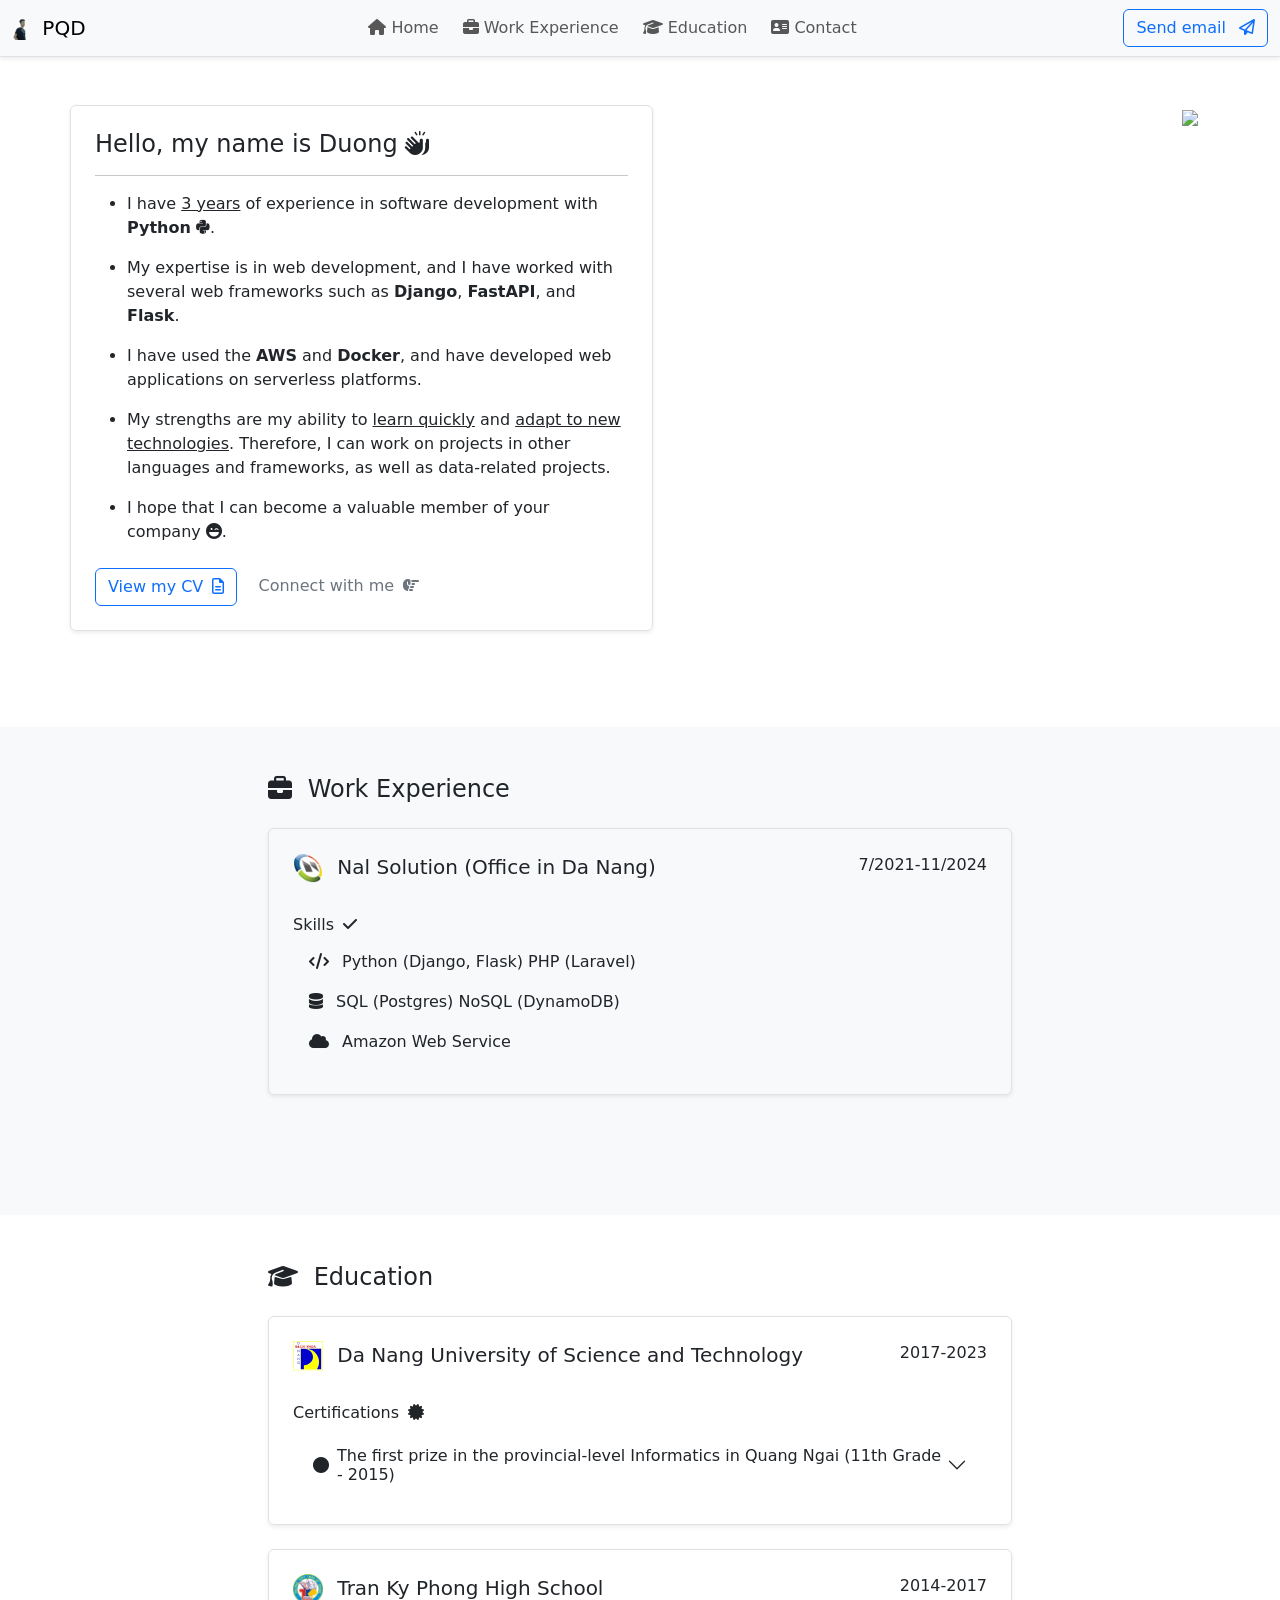
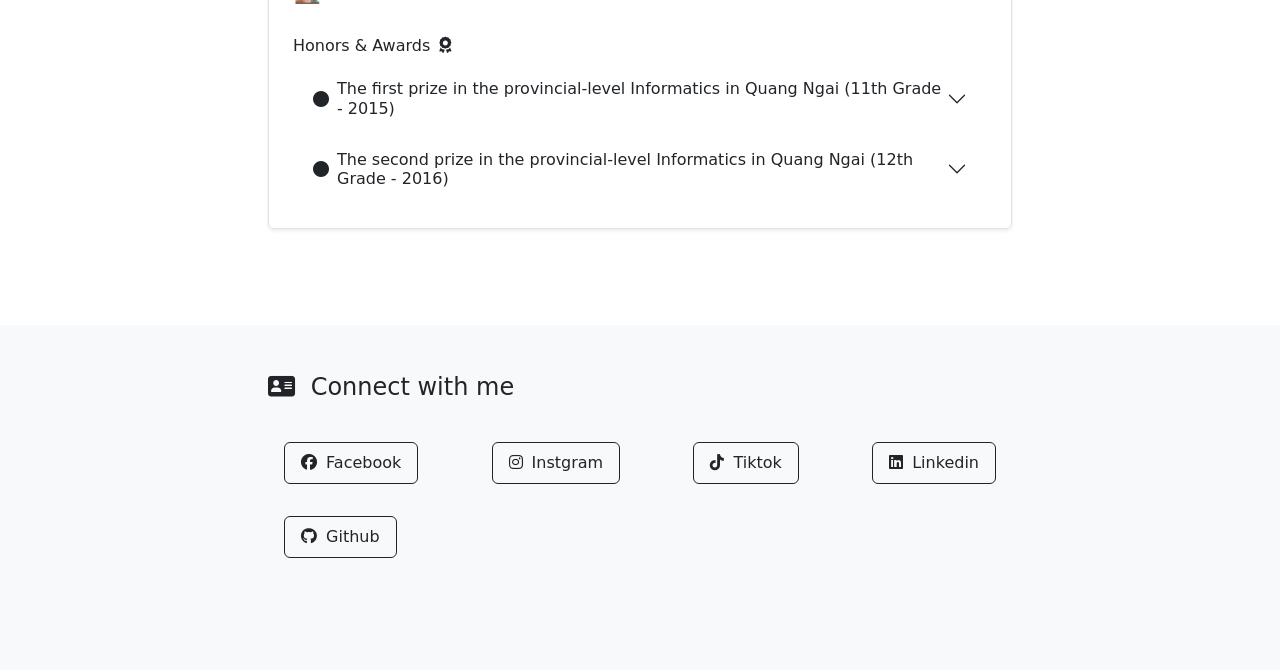
==== commit 7072d841: "Update new version" ====
--- a/index.html
+++ b/index.html
@@ -2,220 +2,283 @@
 <html lang="en">
 
 <head>
-  <meta charset="UTF-8" />
-  <meta name="viewport" content="width=device-width, initial-scale=1, maximum-scale=1, user-scalable=no" />
+  <meta charset="UTF-8">
+  <meta name="viewport" content="width=device-width, initial-scale=1.0">
   <title>Pham Qui Duong</title>
-  <link rel="preconnect" href="https://fonts.googleapis.com" />
-  <link rel="preconnect" href="https://fonts.gstatic.com" crossorigin />
-  <link href="https://fonts.googleapis.com/css2?family=Open+Sans:ital,wght@0,300..800;1,300..800&display=swap"
-    rel="stylesheet" />
-  <link rel="stylesheet" href="https://cdnjs.cloudflare.com/ajax/libs/font-awesome/6.6.0/css/all.min.css" />
-  <link rel="stylesheet" href="assets/css/keyframe.css" />
-  <link rel="stylesheet" href="assets/css/modal.css" />
-  <link rel="stylesheet" href="assets/css/style.css" />
-  <link rel="icon" type="image/x-icon" href="assets/img/icon.png" />
+  <link rel="shortcut icon" href="/assets/img/icon.png" type="image/x-icon">
+
+  <!-- Bootstrap -->
+  <link href="https://cdn.jsdelivr.net/npm/bootstrap@5.3.3/dist/css/bootstrap.min.css" rel="stylesheet"
+    integrity="sha384-QWTKZyjpPEjISv5WaRU9OFeRpok6YctnYmDr5pNlyT2bRjXh0JMhjY6hW+ALEwIH" crossorigin="anonymous">
+  <script src="https://cdn.jsdelivr.net/npm/bootstrap@5.3.3/dist/js/bootstrap.bundle.min.js"
+    integrity="sha384-YvpcrYf0tY3lHB60NNkmXc5s9fDVZLESaAA55NDzOxhy9GkcIdslK1eN7N6jIeHz"
+    crossorigin="anonymous"></script>
+
+  <!-- Font Awesome -->
+  <link rel="stylesheet" href="https://cdnjs.cloudflare.com/ajax/libs/font-awesome/6.6.0/css/all.min.css">
+
+  <style>
+    #home,
+    #work-experience,
+    #education,
+    #contact {
+      scroll-margin-top: 57px;
+    }
+
+
+    @media only screen and (max-width: 992px) {
+      .coder-img {
+        display: none;
+      }
+    }
+  </style>
 </head>
 
 <body>
-  <nav id="navbar">
-    <div class="navbar-brand">PQD</div>
-    <div class="navbar-link">
-      <a href="#home">Home</a>
-      <a href="#working">Work Experience</a>
-      <a href="#education">Education</a>
-      <a href="#contract">Contact</a>
-    </div>
-    <div>
-      <a class="navbar-cv-btn" target="_blank"
-        href="https://www.topcv.vn/xem-cv/VlECAVUDUABRVQBdVVNVAgwGVlMNW1AGUgBSWge61d">
-        View My CV <i class="fa-regular fa-paper-plane"></i>
+  <nav class="navbar sticky-top navbar-expand-lg bg-body-tertiary border-bottom shadow-sm">
+    <div class="container-fluid">
+      <a class="navbar-brand" href="#">
+        <img src="assets/img/icon.png" alt="Logo" width="24" height="24" class="d-inline-block align-text-top">
+        PQD
       </a>
+
+      <button class="navbar-toggler" type="button" data-bs-toggle="collapse" data-bs-target="#navbarNavDropdown"
+        aria-controls="navbarNavDropdown" aria-expanded="false" aria-label="Toggle navigation">
+        <span class="navbar-toggler-icon"></span>
+      </button>
+
+      <div class="collapse navbar-collapse flex-grow-0" id="navbarNavDropdown">
+        <ul class="navbar-nav">
+          <li class="nav-item me-2">
+            <a class="nav-link" href="#home"><i class="fa-solid fa-house"></i> Home</a>
+          </li>
+          <li class="nav-item me-2">
+            <a class="nav-link" href="#work-experience"><i class="fa-solid fa-briefcase"></i> Work Experience</a>
+          </li>
+          <li class="nav-item me-2">
+            <a class="nav-link" href="#education"><i class="fa-solid fa-graduation-cap"></i> Education</a>
+          </li>
+          <li class="nav-item">
+            <a class="nav-link" href="#contact"><i class="fa-solid fa-address-card"></i> Contact </a>
+          </li>
+        </ul>
+
+        <hr>
+      </div>
+
+      <div class="d-flex" role="search">
+        <a href="mailto:phamquiduong@outlook.com" class="btn btn-outline-primary">
+          Send email <i class="fa-regular fa-paper-plane ms-2"></i>
+        </a>
+      </div>
     </div>
   </nav>
 
-  <div id="home">
-    <div class="home-title">
-      <div>Hi.. My name is Duong</div>
-      <div>A Python Web Developer</div>
-    </div>
-    <div class="home-avatar">
-      <img src="assets/img/PQD-transparent.png" />
-    </div>
-  </div>
-
-  <div id="summary">
-    <div>
-      <h3 class="summary-title">Summary <i class="fa-solid fa-list"></i></h3>
-      <p>Hello, my name is Duong.</p>
-      <p>I have 3 years of experience in software development with Python.</p>
-      <p>My expertise is in web development, and I have worked with several web frameworks such as Django, FastAPI, and
-        Flask.</p>
-      <p>I have used the AWS ecosystem and Docker, and have developed web applications on serverless platforms.</p>
-      <p>My strengths are my ability to learn quickly and adapt to new technologies. Therefore, I can work on projects
-        in
-        other languages and frameworks, as well as data-related projects.</p>
-      <p>I hope that I can become a valuable member of your company.</p>
-    </div>
-  </div>
-
-  <div id="working">
-    <div>
-      <h3 class="working-title">Work Experience <i class="fa-regular fa-building"></i></h3>
-      <div class="working-company">
-        <div class="working-company-title">
-          <div class="working-link">
-            <a href="https://nals.vn/" class="working-link-item" target="_blank">
-              <img src="assets/img/nals-white.png" />
-              Nal Solution
+  <div id="home" class="py-5 mb-5">
+    <div class="container">
+      <div class="row">
+        <div class="col border shadow-sm rounded p-4">
+          <h4>Hello, my name is Duong <i class="fa-solid fa-hands-clapping"></i></h4>
+          <hr>
+          <ul>
+            <li class="mb-3">
+              I have <ins>3 years</ins> of experience in software development with <strong>Python</strong>
+              <i class="fa-brands fa-python"></i>.
+            </li>
+            <li class="mb-3">
+              My expertise is in web development, and I have worked with several web frameworks such as
+              <strong>Django</strong>, <strong>FastAPI</strong>, and <strong>Flask</strong>.
+            </li>
+            <li class="mb-3">
+              I have used the <strong>AWS</strong> and <strong>Docker</strong>, and have developed web applications on
+              serverless platforms.
+            </li>
+            <li class="mb-3">
+              My strengths are my ability to <ins>learn quickly</ins> and <ins>adapt to new technologies</ins>.
+              Therefore,
+              I can work on projects in other languages and frameworks, as well as data-related projects.
+            </li>
+            <li>
+              I hope that I can become a valuable member of your company <i class="fa-solid fa-face-laugh-wink"></i>.
+            </li>
+          </ul>
+
+          <div class="mt-4">
+            <a href="https://www.topcv.vn/xem-cv/VlECAVUDUABRVQBdVVNVAgwGVlMNW1AGUgBSWge61d" target="_blank"
+              class="btn btn-outline-primary me-3">
+              View my CV <i class="fa-regular fa-file-lines ms-1"></i>
             </a>
-          </div>
-          <div>
-            <p>7/2021 - 11/2024</p>
-            <p id="working-time-nal-solution"></p>
-          </div>
-        </div>
-        <div class="working-company-skill">
-          <h4>Skills:</h4>
-          <ul>
-            <li>
-              <i class="fa-solid fa-code"></i>
-              <span>Programming Language <b>Python</b></span>
-            </li>
-            <li>
-              <i class="fa-solid fa-folder-tree"></i>
-              <span>Backend Frameworks <b>Django</b> | <b>Flask</b> | <b>FastAPI</b></span>
-            </li>
-            <li>
-              <i class="fa-solid fa-database"></i> <span>SQL Database <b>Postgres</b> | NoSQL <b>DynamoDB</b></span>
-            </li>
-            <li>
-              <i class="fa-solid fa-cloud"></i> <span>Also skilled in <b>Docker</b> and <b>AWS</b></span>
-            </li>
-          </ul>
-        </div>
-      </div>
-    </div>
-  </div>
-
-  <div id="education">
-    <div>
-      <h3 class="education-title">Education <i class="fa-solid fa-graduation-cap"></i></h3>
-      <div class="education-school">
-        <div class="education-school-title">
-          <div class="education-link">
-            <a href="https://www.tkp.edu.vn/" class="education-link-item" target="_blank">
-              <img src="assets/img/tkp-logo.png" />
+
+            <a href="#contact"
+              class="link-offset-2 link-offset-3-hover link-underline link-underline-opacity-0 link-underline-opacity-75-hover text-secondary">
+              Connect with me <i class="fa-solid fa-hand-point-right ms-1"></i>
+            </a>
+          </div>
+        </div>
+
+        <div class="col text-end coder-img">
+          <img class="w-100" src="https://media.giphy.com/media/SWoSkN6DxTszqIKEqv/giphy.gif">
+        </div>
+      </div>
+    </div>
+  </div>
+
+  <div id="work-experience" class="pt-5 bg-body-tertiary" style="padding-bottom: 6rem;">
+    <div class="container" style="max-width: 768px;">
+      <h4 class="mb-4">
+        <i class="fa-solid fa-briefcase me-2"></i> Work Experience
+      </h4>
+
+      <div class="border rounded shadow-sm p-4 mb-4">
+        <div class="d-flex mb-4">
+          <div class="me-auto">
+            <h5>
+              <img class="me-2" src="assets/img/nals-white.png" height="30" width="30">
+              Nal Solution (Office in Da Nang)
+            </h5>
+          </div>
+          <div class="text-nowrap">7/2021-11/2024</div>
+        </div>
+
+        <h6 class="mb-3">Skills <i class="fa-solid fa-check ms-1"></i></h6>
+
+        <ul class="list-unstyled ms-3">
+          <li class="mb-3">
+            <i class="fa-solid fa-code me-2"></i> Python (Django, Flask) PHP (Laravel)
+          </li>
+          <li class="mb-3">
+            <i class="fa-solid fa-database me-2"></i> SQL (Postgres) NoSQL (DynamoDB)
+          </li>
+          <li class="mb-3">
+            <i class="fa-solid fa-cloud me-2"></i> Amazon Web Service
+          </li>
+        </ul>
+
+      </div>
+    </div>
+  </div>
+
+  <div id="education" class="py-5 mb-5">
+    <div class="container" style="max-width: 768px;">
+      <h4 class="mb-4">
+        <i class="fa-solid fa-graduation-cap me-2"></i> Education
+      </h4>
+
+      <div class="border rounded shadow-sm p-4 mb-4">
+        <div class="d-flex mb-4">
+          <div class="me-auto">
+            <h5>
+              <img class="me-2" src="assets/img/logo-dai-hoc-bach-khoa-da-nang-inkythuatso.svg" height="30" width="30">
+              Da Nang University of Science and Technology
+            </h5>
+          </div>
+          <div class="text-nowrap">2017-2023</div>
+        </div>
+
+        <h6>Certifications <i class="fa-solid fa-certificate ms-1"></i></h6>
+
+        <div class="accordion accordion-flush" id="accordionFlushDUTCertifications">
+          <div class="accordion-item">
+            <h2 class="accordion-header">
+              <button class="accordion-button collapsed" type="button" data-bs-toggle="collapse"
+                data-bs-target="#flush-collapseOneDUT" aria-expanded="false" aria-controls="flush-collapseOneDUT">
+                <i class="fa-solid fa-circle me-2"></i>
+                The first prize in the provincial-level Informatics in Quang Ngai (11th Grade - 2015)
+              </button>
+            </h2>
+            <div id="flush-collapseOneDUT" class="accordion-collapse collapse"
+              data-bs-parent="#accordionFlushDUTCertifications">
+              <div class="accordion-body">
+                <img src="assets/img/IMG_20230323_100040.jpg" class="img-fluid" alt="...">
+              </div>
+            </div>
+          </div>
+        </div>
+      </div>
+
+      <div class="border rounded shadow-sm p-4">
+        <div class="d-flex mb-4">
+          <div class="me-auto">
+            <h5>
+              <img class="me-2" src="assets/img/tkp-logo.png" height="30" width="30">
               Tran Ky Phong High School
-            </a>
-          </div>
-          <div>
-            <p>2014 - 2017</p>
-          </div>
-        </div>
-        <div class="education-school-certificate">
-          <h4>Certificates:</h4>
-          <ul>
-            <li>
-              <i class="fa-solid fa-certificate"></i>
-              <a id="openModalTKPCer1">
-                First Prize in Provincial Informatics Competition Quang Ngai 2015 (11th Grade)
-              </a>
-            </li>
-            <li>
-              <i class="fa-solid fa-certificate"></i>
-              <a id="openModalTKPCer2">
-                Second Prize in Provincial Informatics Competition Quang Ngai 2016 (12th Grade)
-              </a>
-            </li>
-          </ul>
-        </div>
-      </div>
-      <div class="education-school">
-        <div class="education-school-title">
-          <div class="education-link">
-            <a href="https://dut.udn.vn/" class="education-link-item" target="_blank">
-              <img src="assets/img/logo-dai-hoc-bach-khoa-da-nang-inkythuatso.svg" />
-              Da Nang university of science and technology
-            </a>
-          </div>
-          <div>
-            <p>2017 - 2023</p>
-          </div>
-        </div>
-        <div class="education-school-certificate">
-          <h4>Certificates:</h4>
-          <ul>
-            <li>
-              <i class="fa-solid fa-certificate"></i>
-              <a id="openModalDUTCer1"> Information Technology Engineer </a>
-            </li>
-          </ul>
-        </div>
-      </div>
-    </div>
-  </div>
-
-  <div id="contract">
-    <div>
-      <h3 class="contract-title">Connect with Me <i class="fa-solid fa-link"></i></h3>
-      <div class="contract-link">
-        <div>
-          <a class="contract-link-item" id="contract-link-facebook" href="https://www.facebook.com/PhamQuiDuong"
-            target="_blank">
-            <img src="https://img.icons8.com/color/48/facebook-new.png" alt="facebook-new" />
-            Facebook
-          </a>
-        </div>
-        <div>
-          <a class="contract-link-item" href="https://www.instagram.com/phamquiduong_" target="_blank">
-            <img src="https://img.icons8.com/fluency/48/instagram-new.png" alt="instagram-new" />
-            Instagram
-          </a>
-        </div>
-        <div>
-          <a class="contract-link-item" href="https://tiktok.com/@phamquiduong" target="_blank">
-            <img src="https://img.icons8.com/color/48/tiktok--v1.png" alt="tiktok--v1" />
-            Tiktok
-          </a>
-        </div>
-        <div></div>
-        <div>
-          <a class="contract-link-item" href="mailto:phamquiduong@outlook.com" target="_blank">
-            <img src="https://img.icons8.com/color/48/new-post.png" alt="new-post" />
-            Email
-          </a>
-        </div>
-        <div>
-          <a class="contract-link-item" href="https://www.linkedin.com/in/phamquiduong/" target="_blank">
-            <img src="https://img.icons8.com/fluency/48/linkedin.png" alt="linkedin" />
-            Linkedin
-          </a>
-        </div>
-        <div>
-          <a class="contract-link-item" href="https://github.com/phamquiduong" target="_blank">
-            <img src="https://img.icons8.com/fluency/48/github.png" alt="github" />
-            Github
-          </a>
-        </div>
-        <div>
-          <a class="contract-link-item" href="https://leetcode.com/u/phamquiduong/" target="_blank">
-            <img width="48" height="48"
-              src="https://img.icons8.com/external-tal-revivo-color-tal-revivo/48/external-level-up-your-coding-skills-and-quickly-land-a-job-logo-color-tal-revivo.png"
-              alt="external-level-up-your-coding-skills-and-quickly-land-a-job-logo-color-tal-revivo" />
-            Leetcode
-          </a>
-        </div>
-      </div>
-    </div>
-  </div>
-
-  <!-- Modal -->
-  <div id="modal" class="modal">
-    <span class="close">&times;</span>
-    <img class="modal-content" id="modalImage" src="" alt="Image" />
+            </h5>
+          </div>
+          <div class="text-nowrap">2014-2017</div>
+        </div>
+
+        <h6>Honors & Awards <i class="fa-solid fa-award ms-1"></i></h6>
+
+        <div class="accordion accordion-flush" id="accordionFlushTKPAwards">
+          <div class="accordion-item">
+            <h2 class="accordion-header">
+              <button class="accordion-button collapsed" type="button" data-bs-toggle="collapse"
+                data-bs-target="#flush-collapseOneTKP" aria-expanded="false" aria-controls="flush-collapseOneTKP">
+                <i class="fa-solid fa-circle me-2"></i>
+                The first prize in the provincial-level Informatics in Quang Ngai (11th Grade - 2015)
+              </button>
+            </h2>
+            <div id="flush-collapseOneTKP" class="accordion-collapse collapse"
+              data-bs-parent="#accordionFlushTKPAwards">
+              <div class="accordion-body">
+                <img src="assets/img/IMG20221215182702.jpg" class="img-fluid" alt="...">
+              </div>
+            </div>
+            <div class="accordion-item border-0">
+              <h2 class="accordion-header">
+                <button class="accordion-button collapsed" type="button" data-bs-toggle="collapse"
+                  data-bs-target="#flush-collapseTwo" aria-expanded="false" aria-controls="flush-collapseTwo">
+                  <i class="fa-solid fa-circle me-2"></i>
+                  The second prize in the provincial-level Informatics in Quang Ngai (12th Grade - 2016)
+                </button>
+              </h2>
+              <div id="flush-collapseTwo" class="accordion-collapse collapse" data-bs-parent="#accordionFlushTKPAwards">
+                <div class="accordion-body">
+                  <img src="assets/img/IMG20221215182743.jpg" class="img-fluid" alt="...">
+                </div>
+              </div>
+            </div>
+          </div>
+        </div>
+      </div>
+    </div>
+  </div>
+
+  <div id="contact" class="pt-5 bg-body-tertiary" style="padding-bottom: 6rem;">
+    <div class="container" style="max-width: 768px;">
+      <h4 class="mb-4">
+        <i class="fa-solid fa-address-card me-2"></i> Connect with me
+      </h4>
+
+      <div class="d-flex justify-content-between flex-wrap">
+        <div class="m-3">
+          <a href="https://www.facebook.com/PhamQuiDuong" target="_blank" class="btn btn-outline-dark py-2 px-3">
+            <i class="fa-brands fa-facebook me-1"></i> Facebook
+          </a>
+        </div>
+        <div class="m-3">
+          <a href="https://www.instagram.com/phamquiduong_" target="_blank" class="btn btn-outline-dark py-2 px-3">
+            <i class="fa-brands fa-instagram me-1"></i> Instgram
+          </a>
+        </div>
+        <div class="m-3">
+          <a href="https://www.tiktok.com/@phamquiduong" target="_blank" class="btn btn-outline-dark py-2 px-3">
+            <i class="fa-brands fa-tiktok me-1"></i> Tiktok
+          </a>
+        </div>
+        <div class="m-3">
+          <a href="https://www.linkedin.com/in/phamquiduong/" target="_blank" class="btn btn-outline-dark py-2 px-3">
+            <i class="fa-brands fa-linkedin me-1"></i> Linkedin
+          </a>
+        </div>
+        <div class="m-3">
+          <a href="https://github.com/phamquiduong" target="_blank" class="btn btn-outline-dark py-2 px-3">
+            <i class="fa-brands fa-github me-1"></i> Github
+          </a>
+        </div>
+      </div>
+    </div>
   </div>
 </body>
 
-<script src="assets/js/index.js"></script>
-
 </html>
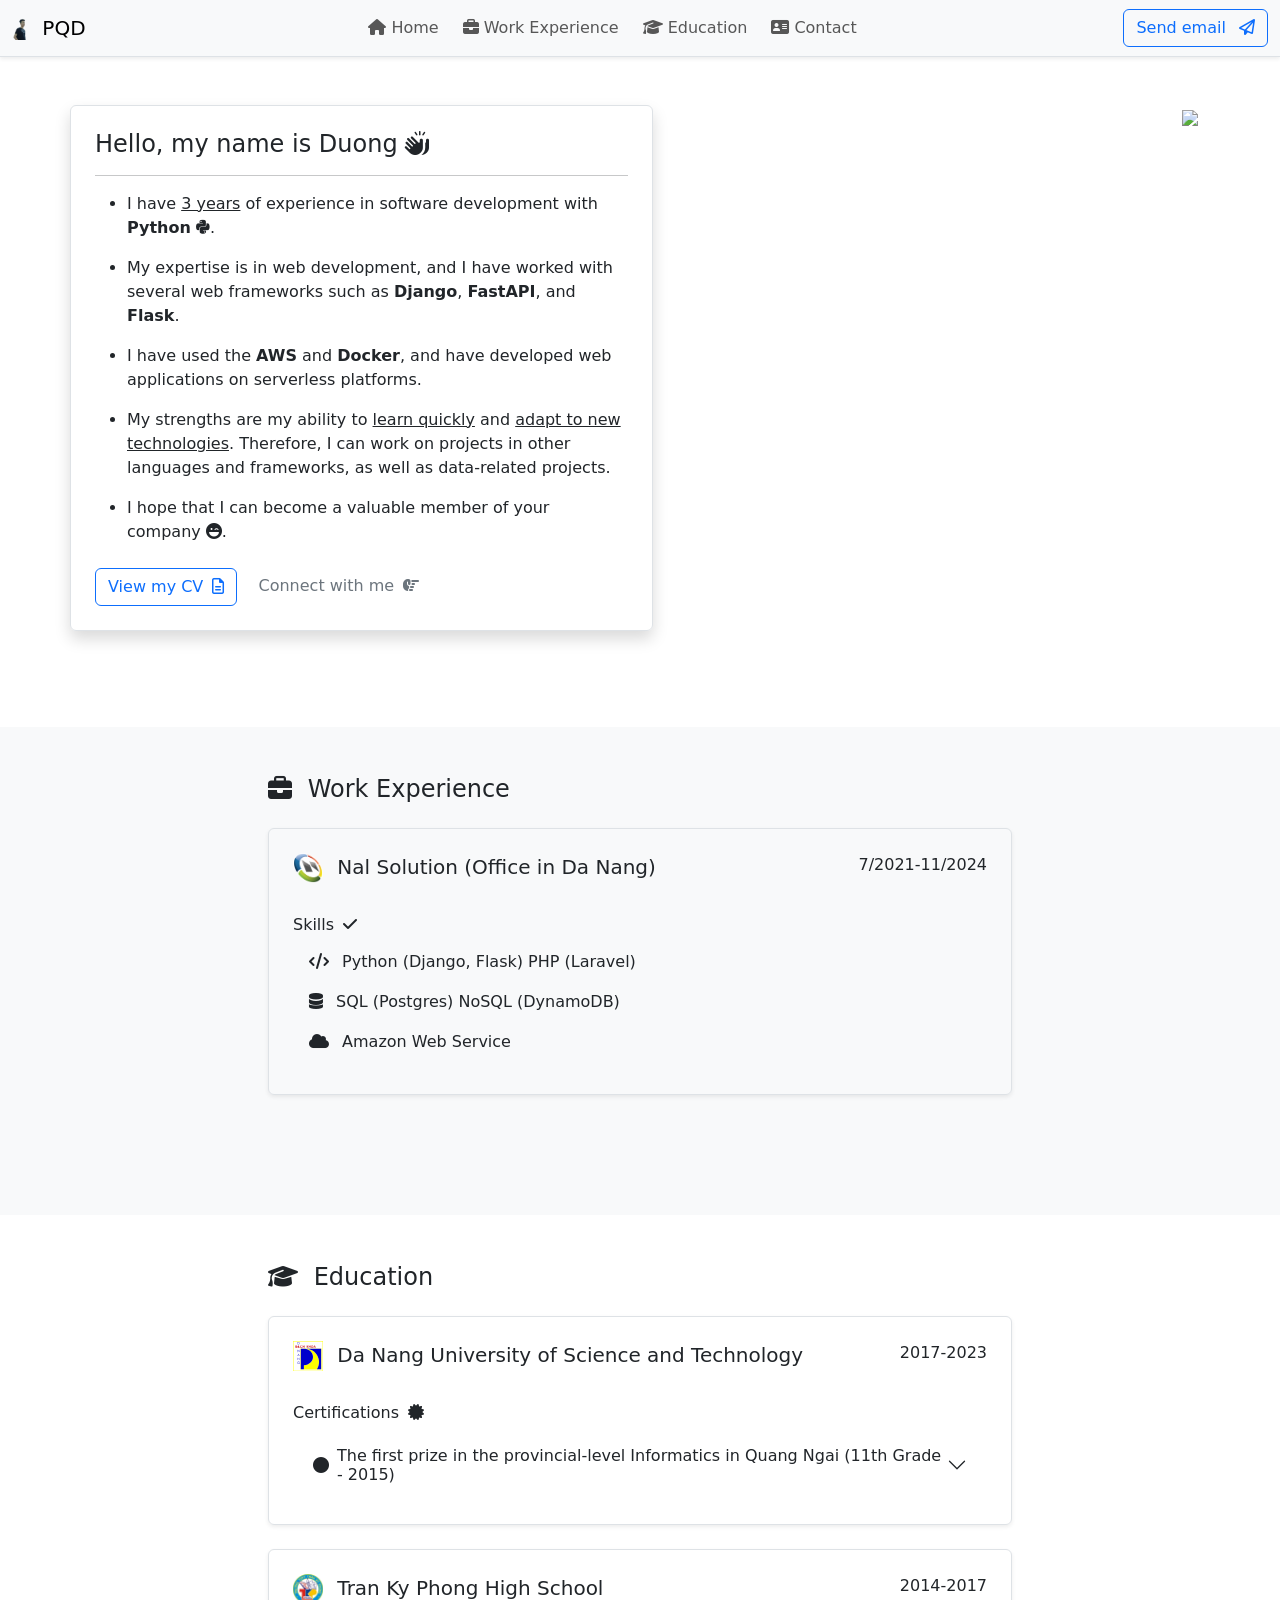
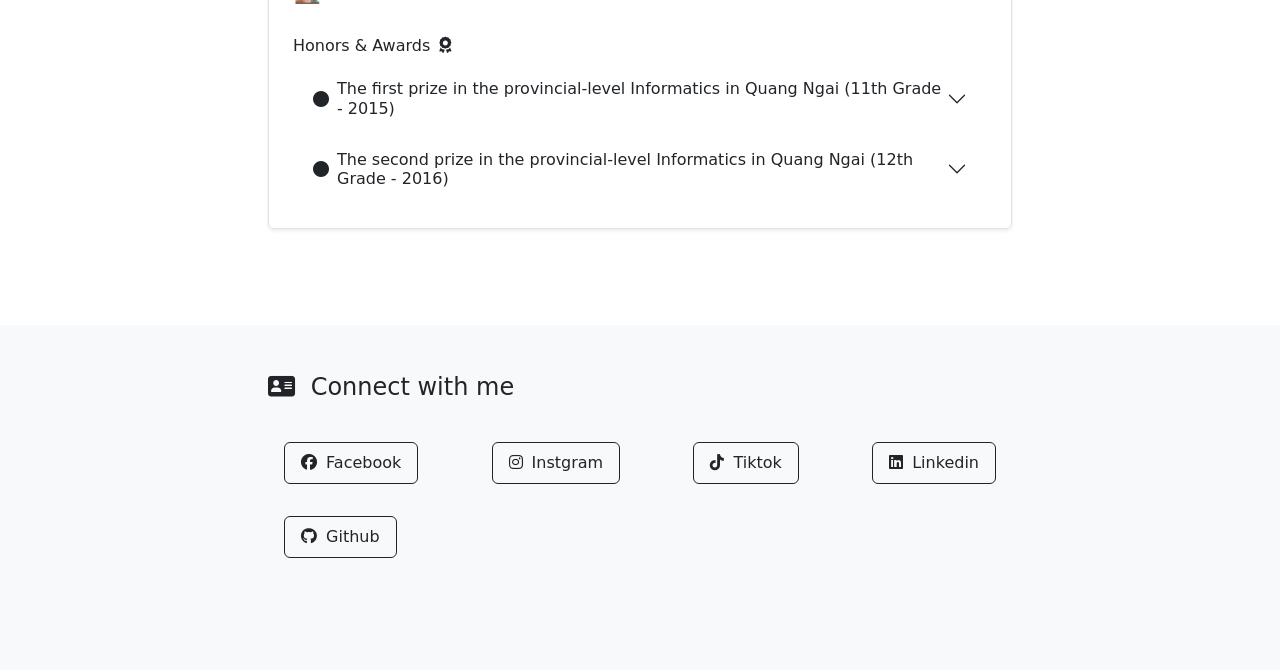
==== commit fb8a997a: "Update shadow for main section" ====
--- a/index.html
+++ b/index.html
@@ -5,7 +5,7 @@
   <meta charset="UTF-8">
   <meta name="viewport" content="width=device-width, initial-scale=1.0">
   <title>Pham Qui Duong</title>
-  <link rel="shortcut icon" href="/assets/img/icon.png" type="image/x-icon">
+  <link rel="shortcut icon" href="https://phamquiduong.github.io/phamquiduong/assets/img/icon.png" type="image/x-icon">
 
   <!-- Bootstrap -->
   <link href="https://cdn.jsdelivr.net/npm/bootstrap@5.3.3/dist/css/bootstrap.min.css" rel="stylesheet"
@@ -77,7 +77,7 @@
   <div id="home" class="py-5 mb-5">
     <div class="container">
       <div class="row">
-        <div class="col border shadow-sm rounded p-4">
+        <div class="col border shadow rounded p-4">
           <h4>Hello, my name is Duong <i class="fa-solid fa-hands-clapping"></i></h4>
           <hr>
           <ul>
